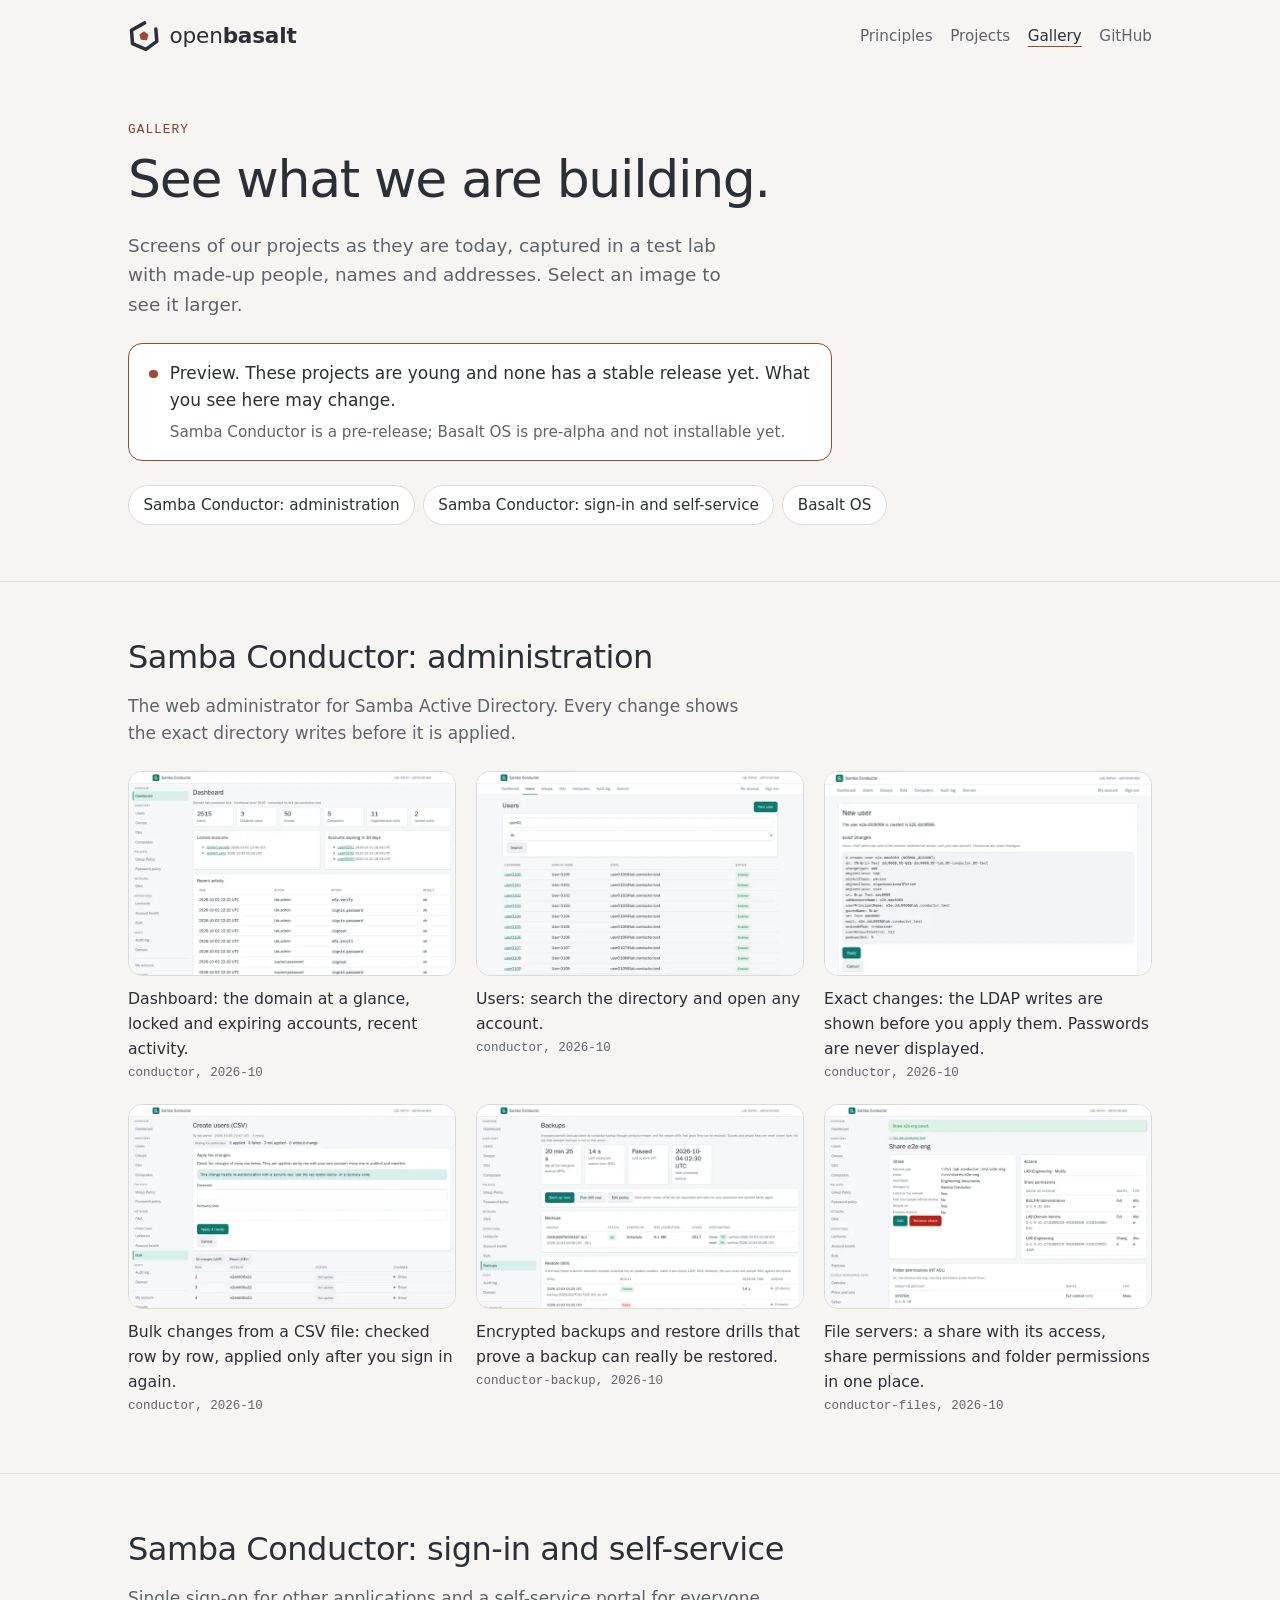
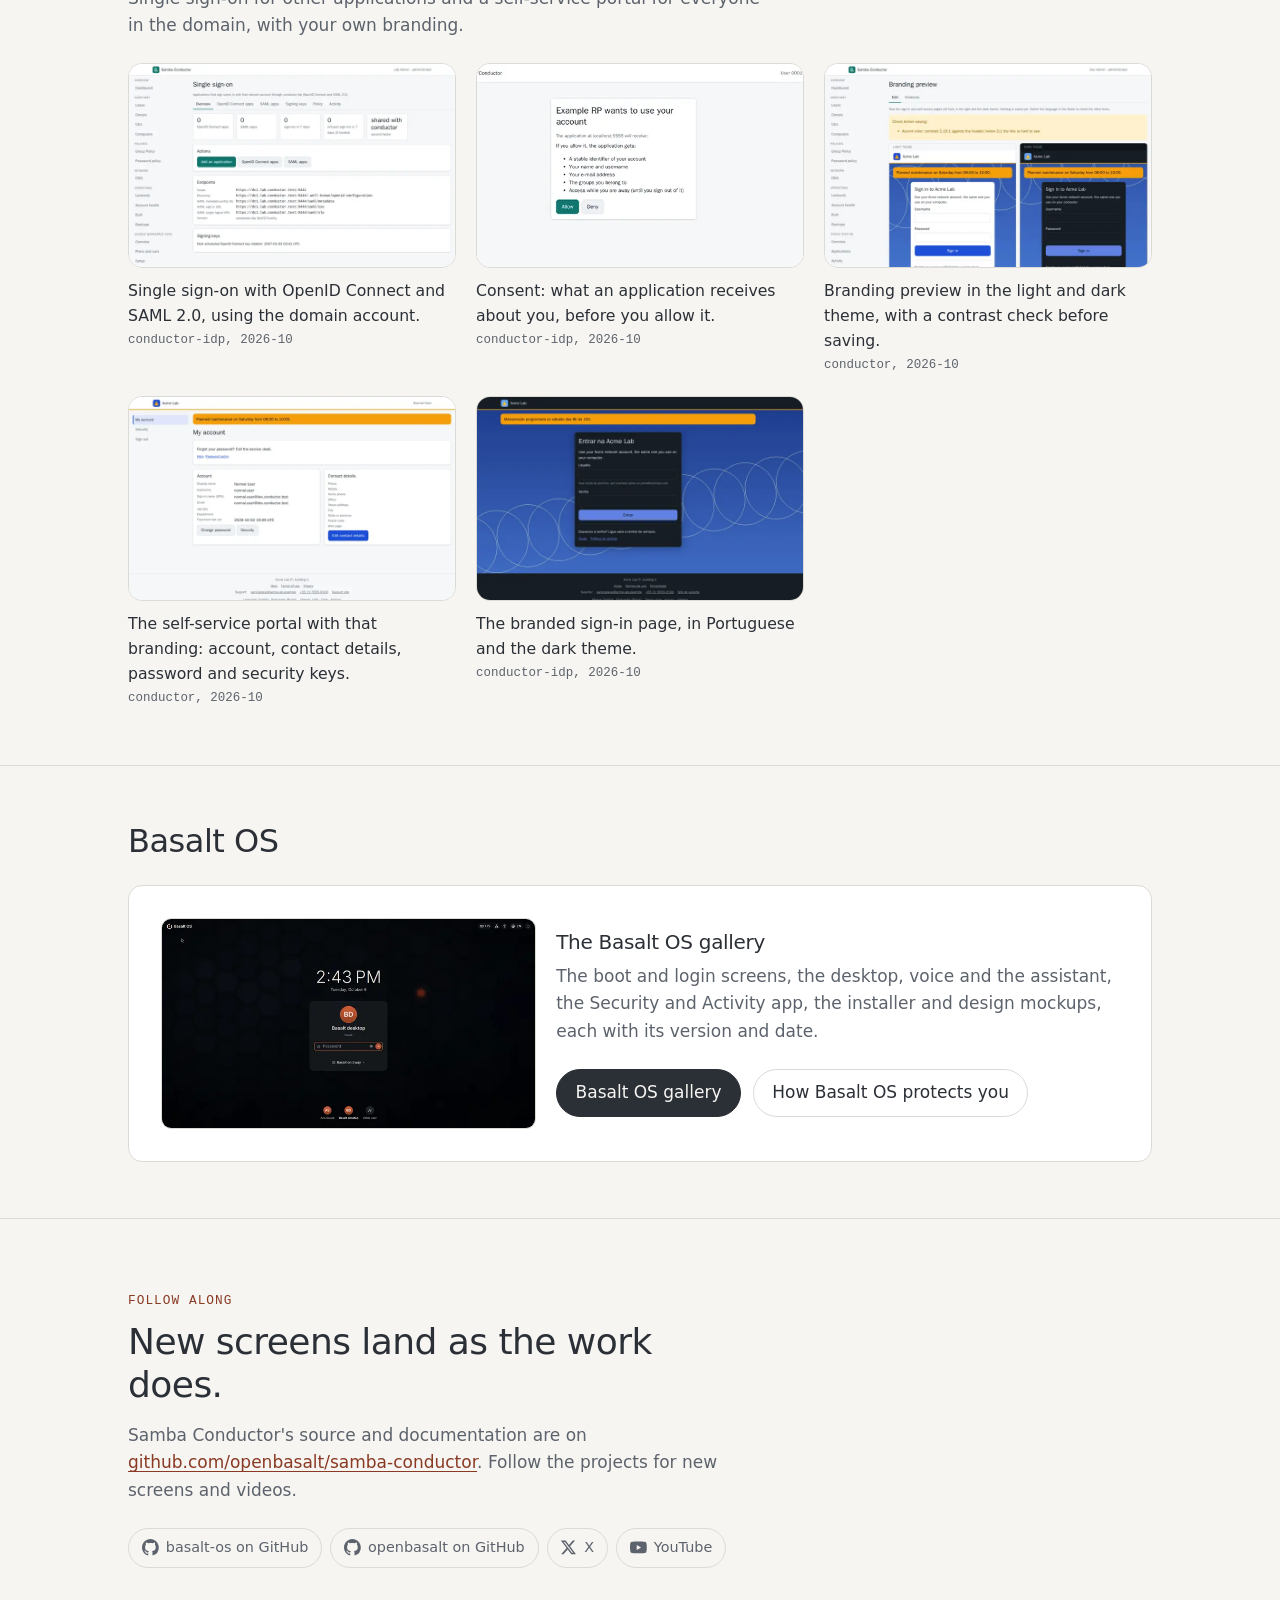
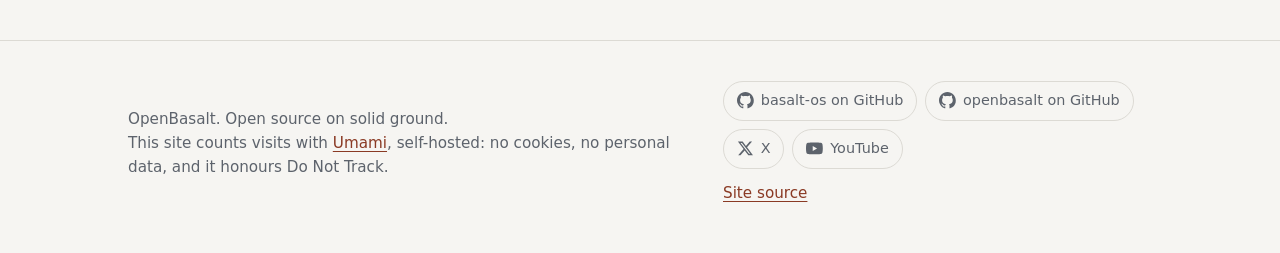
==== gallery/index.html @ bf771871 "Gallery page for Samba Conductor, social links Show Samba Conductor as it is today and point visitor" ====
<!doctype html>
<html lang="en">
  <head>
    <meta charset="utf-8" />
    <meta name="viewport" content="width=device-width, initial-scale=1" />
    <title>Gallery: Samba Conductor and Basalt OS, OpenBasalt</title>
    <meta
      name="description"
      content="Screenshots of Samba Conductor, the web administrator and self-service portal for Samba Active Directory, and a pointer to the Basalt OS gallery. Pre-release preview; it may change."
    />
    <link rel="canonical" href="https://openbasalt.org/gallery/" />
    <meta name="theme-color" content="#f6f5f2" media="(prefers-color-scheme: light)" />
    <meta name="theme-color" content="#14171b" media="(prefers-color-scheme: dark)" />

    <link rel="icon" href="../favicon.ico" sizes="32x32" />
    <link rel="icon" href="../assets/favicon.svg" type="image/svg+xml" />
    <link rel="apple-touch-icon" href="../assets/apple-touch-icon.png" />

    <meta property="og:type" content="website" />
    <meta property="og:site_name" content="OpenBasalt" />
    <meta property="og:title" content="OpenBasalt gallery: Samba Conductor and Basalt OS" />
    <meta
      property="og:description"
      content="Screenshots of Samba Conductor from our test lab, and a pointer to the Basalt OS gallery. Pre-release preview."
    />
    <meta property="og:url" content="https://openbasalt.org/gallery/" />
    <meta property="og:image" content="https://openbasalt.org/assets/gallery/sc-dashboard-720.jpg" />
    <meta property="og:image:alt" content="The Samba Conductor dashboard." />
    <meta name="twitter:card" content="summary_large_image" />

    <link rel="stylesheet" href="../assets/site.css?v=4" />
    <!-- Umami, self-hosted. No cookies, no cross-site identifier, no personal
         data. data-do-not-track makes it stand down for anyone whose browser
         asks not to be tracked, and data-domains keeps it quiet on forks and
         local previews. umami-filter.js (data-before-send) leaves automated
         browsers out of the count without blocking them. -->
    <script defer src="../assets/umami-filter.js?v=1"></script>
    <script
      defer
      src="https://analytics.openbasalt.org/script.js"
      data-website-id="fb8b8b57-2eb4-46c1-8e54-4c75de886963"
      data-domains="openbasalt.org,www.openbasalt.org"
      data-do-not-track="true"
      data-before-send="umamiBeforeSend"
    ></script>
  </head>
  <body>
    <a class="skip" href="#main">Skip to content</a>

    <header class="site-header">
      <div class="wrap">
        <a class="brand" href="../" aria-label="OpenBasalt home">
          <svg viewBox="0 0 512 512" aria-hidden="true" focusable="false">
            <path class="mark-ring" d="M 445.44,143.36 L 460.80,343.04 L 286.72,471.04 L 71.68,378.88 L 56.32,163.84 L 266.24,46.08" fill="none" stroke-width="56.32" stroke-linejoin="round" stroke-linecap="round" />
            <polygon class="mark-core" points="256.00,179.20 327.68,235.52 302.08,322.56 204.80,317.44 184.32,230.40" />
          </svg>
          <span class="wordmark" aria-hidden="true">open<span>basalt</span></span>
        </a>
        <nav class="nav" aria-label="Main">
          <a class="nav-optional" href="../#principles">Principles</a>
          <a href="../#projects">Projects</a>
          <a href="./" aria-current="page">Gallery</a>
          <a href="https://github.com/openbasalt">GitHub</a>
        </nav>
      </div>
    </header>

    <main id="main">
      <section class="wrap page-head" aria-labelledby="page-title">
        <p class="eyebrow">Gallery</p>
        <h1 id="page-title">See what we are building.</h1>
        <p class="lede">
          Screens of our projects as they are today, captured in a test lab with made-up people,
          names and addresses. Select an image to see it larger.
        </p>
        <div class="preview-banner" role="note">
          <span class="status-dot" aria-hidden="true"></span>
          <div>
            <p>Preview. These projects are young and none has a stable release yet. What you see here may change.</p>
            <p>Samba Conductor is a pre-release; Basalt OS is pre-alpha and not installable yet.</p>
          </div>
        </div>
        <ul class="jump" aria-label="Sections">
          <li><a href="#admin">Samba Conductor: administration</a></li>
          <li><a href="#self-service">Samba Conductor: sign-in and self-service</a></li>
          <li><a href="#basalt-os">Basalt OS</a></li>
        </ul>
      </section>

      <!-- Videos: hidden until at least one video is listed in the JSON below.
           Each entry: {"id": "<YouTube video id>", "title": "...", "caption": "..."}.
           The player loads from youtube-nocookie.com only after a click. -->
      <section id="videos" class="gallery-section" aria-labelledby="videos-title" hidden>
        <div class="wrap">
          <h2 id="videos-title">Videos</h2>
          <p class="section-intro">
            Short demos. The player is loaded from YouTube (youtube-nocookie.com) only when you
            choose to play a video; until then nothing is requested from YouTube.
          </p>
          <ul class="video-list"></ul>
        </div>
      </section>
      <script type="application/json" id="gallery-videos">[]</script>

      <!-- SECTIONS -->
      <section id="admin" class="gallery-section" aria-labelledby="admin-title">
        <div class="wrap">
          <h2 id="admin-title">Samba Conductor: administration</h2>
          <p class="section-intro">The web administrator for Samba Active Directory. Every change shows the exact directory writes before it is applied.</p>
          <ul class="shots">
            <li class="shot">
              <figure>
                <a class="shot-link" href="../assets/gallery/sc-dashboard-1600.webp" data-full="../assets/gallery/sc-dashboard-1600.webp" data-width="1366" data-height="1024">
                  <picture>
                    <source srcset="../assets/gallery/sc-dashboard-720.webp" type="image/webp" />
                    <img src="../assets/gallery/sc-dashboard-720.jpg" width="720" height="540" loading="lazy" decoding="async" alt="Samba Conductor dashboard with counts of users, groups and computers, locked accounts, expiring accounts and a recent activity table." />
                  </picture>
                </a>
                <figcaption>
                  <span class="shot-caption">Dashboard: the domain at a glance, locked and expiring accounts, recent activity.</span>
                  <span class="shot-meta">conductor, 2026-10</span>
                </figcaption>
              </figure>
            </li>
            <li class="shot">
              <figure>
                <a class="shot-link" href="../assets/gallery/sc-users-1600.webp" data-full="../assets/gallery/sc-users-1600.webp" data-width="1366" data-height="900">
                  <picture>
                    <source srcset="../assets/gallery/sc-users-720.webp" type="image/webp" />
                    <img src="../assets/gallery/sc-users-720.jpg" width="720" height="474" loading="lazy" decoding="async" alt="Users page with a search box and a table of test users with their e-mail and status." />
                  </picture>
                </a>
                <figcaption>
                  <span class="shot-caption">Users: search the directory and open any account.</span>
                  <span class="shot-meta">conductor, 2026-10</span>
                </figcaption>
              </figure>
            </li>
            <li class="shot">
              <figure>
                <a class="shot-link" href="../assets/gallery/sc-preview-1600.webp" data-full="../assets/gallery/sc-preview-1600.webp" data-width="1366" data-height="780">
                  <picture>
                    <source srcset="../assets/gallery/sc-preview-720.webp" type="image/webp" />
                    <img src="../assets/gallery/sc-preview-720.jpg" width="720" height="411" loading="lazy" decoding="async" alt="New user preview listing the LDAP changes that will be sent, with the password redacted, and Apply and Cancel buttons." />
                  </picture>
                </a>
                <figcaption>
                  <span class="shot-caption">Exact changes: the LDAP writes are shown before you apply them. Passwords are never displayed.</span>
                  <span class="shot-meta">conductor, 2026-10</span>
                </figcaption>
              </figure>
            </li>
            <li class="shot">
              <figure>
                <a class="shot-link" href="../assets/gallery/sc-bulk-1600.webp" data-full="../assets/gallery/sc-bulk-1600.webp" data-width="1366" data-height="860">
                  <picture>
                    <source srcset="../assets/gallery/sc-bulk-720.webp" type="image/webp" />
                    <img src="../assets/gallery/sc-bulk-720.jpg" width="720" height="453" loading="lazy" decoding="async" alt="Create users from CSV page waiting for confirmation, asking for the password and a recovery code, with three rows not applied yet." />
                  </picture>
                </a>
                <figcaption>
                  <span class="shot-caption">Bulk changes from a CSV file: checked row by row, applied only after you sign in again.</span>
                  <span class="shot-meta">conductor, 2026-10</span>
                </figcaption>
              </figure>
            </li>
            <li class="shot">
              <figure>
                <a class="shot-link" href="../assets/gallery/sc-backups-1600.webp" data-full="../assets/gallery/sc-backups-1600.webp" data-width="1366" data-height="1024">
                  <picture>
                    <source srcset="../assets/gallery/sc-backups-720.webp" type="image/webp" />
                    <img src="../assets/gallery/sc-backups-720.jpg" width="720" height="540" loading="lazy" decoding="async" alt="Backups page with the age of the last good backup, the measured restore time, a list of backups and restore drill results." />
                  </picture>
                </a>
                <figcaption>
                  <span class="shot-caption">Encrypted backups and restore drills that prove a backup can really be restored.</span>
                  <span class="shot-meta">conductor-backup, 2026-10</span>
                </figcaption>
              </figure>
            </li>
            <li class="shot">
              <figure>
                <a class="shot-link" href="../assets/gallery/sc-share-1600.webp" data-full="../assets/gallery/sc-share-1600.webp" data-width="1366" data-height="1024">
                  <picture>
                    <source srcset="../assets/gallery/sc-share-720.webp" type="image/webp" />
                    <img src="../assets/gallery/sc-share-720.jpg" width="720" height="540" loading="lazy" decoding="async" alt="Share page for a test share with its network path, access group, share permissions and folder permissions." />
                  </picture>
                </a>
                <figcaption>
                  <span class="shot-caption">File servers: a share with its access, share permissions and folder permissions in one place.</span>
                  <span class="shot-meta">conductor-files, 2026-10</span>
                </figcaption>
              </figure>
            </li>
          </ul>
        </div>
      </section>

      <section id="self-service" class="gallery-section" aria-labelledby="self-service-title">
        <div class="wrap">
          <h2 id="self-service-title">Samba Conductor: sign-in and self-service</h2>
          <p class="section-intro">Single sign-on for other applications and a self-service portal for everyone in the domain, with your own branding.</p>
          <ul class="shots">
            <li class="shot">
              <figure>
                <a class="shot-link" href="../assets/gallery/sc-sso-1600.webp" data-full="../assets/gallery/sc-sso-1600.webp" data-width="1366" data-height="1024">
                  <picture>
                    <source srcset="../assets/gallery/sc-sso-720.webp" type="image/webp" />
                    <img src="../assets/gallery/sc-sso-720.jpg" width="720" height="540" loading="lazy" decoding="async" alt="Single sign-on overview with counts of applications and sign-ins, actions and the identity provider endpoints of a test domain." />
                  </picture>
                </a>
                <figcaption>
                  <span class="shot-caption">Single sign-on with OpenID Connect and SAML 2.0, using the domain account.</span>
                  <span class="shot-meta">conductor-idp, 2026-10</span>
                </figcaption>
              </figure>
            </li>
            <li class="shot">
              <figure>
                <a class="shot-link" href="../assets/gallery/sc-consent-1600.webp" data-full="../assets/gallery/sc-consent-1600.webp" data-width="1366" data-height="620">
                  <picture>
                    <source srcset="../assets/gallery/sc-consent-720.webp" type="image/webp" />
                    <img src="../assets/gallery/sc-consent-720.jpg" width="720" height="327" loading="lazy" decoding="async" alt="Consent page: Example RP wants to use your account, listing what the application gets, with Allow and Deny buttons." />
                  </picture>
                </a>
                <figcaption>
                  <span class="shot-caption">Consent: what an application receives about you, before you allow it.</span>
                  <span class="shot-meta">conductor-idp, 2026-10</span>
                </figcaption>
              </figure>
            </li>
            <li class="shot">
              <figure>
                <a class="shot-link" href="../assets/gallery/sc-branding-1600.webp" data-full="../assets/gallery/sc-branding-1600.webp" data-width="1366" data-height="1100">
                  <picture>
                    <source srcset="../assets/gallery/sc-branding-720.webp" type="image/webp" />
                    <img src="../assets/gallery/sc-branding-720.jpg" width="720" height="580" loading="lazy" decoding="async" alt="Branding preview with the sign-in page of a made-up company in the light and dark theme, and a warning about low contrast." />
                  </picture>
                </a>
                <figcaption>
                  <span class="shot-caption">Branding preview in the light and dark theme, with a contrast check before saving.</span>
                  <span class="shot-meta">conductor, 2026-10</span>
                </figcaption>
              </figure>
            </li>
            <li class="shot">
              <figure>
                <a class="shot-link" href="../assets/gallery/sc-self-service-1600.webp" data-full="../assets/gallery/sc-self-service-1600.webp" data-width="1366" data-height="900">
                  <picture>
                    <source srcset="../assets/gallery/sc-self-service-720.webp" type="image/webp" />
                    <img src="../assets/gallery/sc-self-service-720.jpg" width="720" height="474" loading="lazy" decoding="async" alt="Branded self-service page with a maintenance notice, account details and contact details of a test user." />
                  </picture>
                </a>
                <figcaption>
                  <span class="shot-caption">The self-service portal with that branding: account, contact details, password and security keys.</span>
                  <span class="shot-meta">conductor, 2026-10</span>
                </figcaption>
              </figure>
            </li>
            <li class="shot">
              <figure>
                <a class="shot-link" href="../assets/gallery/sc-idp-login-1600.webp" data-full="../assets/gallery/sc-idp-login-1600.webp" data-width="1366" data-height="900">
                  <picture>
                    <source srcset="../assets/gallery/sc-idp-login-720.webp" type="image/webp" />
                    <img src="../assets/gallery/sc-idp-login-720.jpg" width="720" height="474" loading="lazy" decoding="async" alt="Branded sign-in page in Portuguese with a dark card over a blue background and a maintenance notice." />
                  </picture>
                </a>
                <figcaption>
                  <span class="shot-caption">The branded sign-in page, in Portuguese and the dark theme.</span>
                  <span class="shot-meta">conductor-idp, 2026-10</span>
                </figcaption>
              </figure>
            </li>
          </ul>
        </div>
      </section>
      <!-- /SECTIONS -->

      <section id="basalt-os" class="gallery-section" aria-labelledby="basalt-title">
        <div class="wrap">
          <h2 id="basalt-title">Basalt OS</h2>
          <div class="teaser">
            <a href="https://basalt-os.org/gallery/" tabindex="-1" aria-hidden="true">
              <picture>
                <source srcset="../assets/gallery/basalt-teaser-720.webp" type="image/webp" />
                <img src="../assets/gallery/basalt-teaser-720.jpg" width="720" height="405" loading="lazy" decoding="async" alt="" />
              </picture>
            </a>
            <div>
              <h3>The Basalt OS gallery</h3>
              <p>
                The boot and login screens, the desktop, voice and the assistant, the Security and
                Activity app, the installer and design mockups, each with its version and date.
              </p>
              <div class="section-links">
                <a class="button primary" href="https://basalt-os.org/gallery/">Basalt OS gallery</a>
                <a class="button" href="https://basalt-os.org/security/">How Basalt OS protects you</a>
              </div>
            </div>
          </div>
        </div>
      </section>

      <section class="section" aria-labelledby="more-title">
        <div class="wrap">
          <p class="eyebrow">Follow along</p>
          <h2 id="more-title">New screens land as the work does.</h2>
          <p class="section-intro">
            Samba Conductor's source and documentation are on
            <a href="https://github.com/openbasalt/samba-conductor">github.com/openbasalt/samba-conductor</a>.
            Follow the projects for new screens and videos.
          </p>
          <div class="section-links">
          <ul class="social" aria-label="OpenBasalt elsewhere">
            <li><a href="https://github.com/basalt-os" rel="me noopener"><svg viewBox="0 0 16 16" aria-hidden="true" focusable="false" fill="currentColor"><path d="M8 0C3.58 0 0 3.58 0 8c0 3.54 2.29 6.53 5.47 7.59.4.07.55-.17.55-.38 0-.19-.01-.82-.01-1.49-2.01.37-2.53-.49-2.69-.94-.09-.23-.48-.94-.82-1.13-.28-.15-.68-.52-.01-.53.63-.01 1.08.58 1.23.82.72 1.21 1.87.87 2.33.66.07-.52.28-.87.51-1.07-1.78-.2-3.64-.89-3.64-3.95 0-.87.31-1.59.82-2.15-.08-.2-.36-1.02.08-2.12 0 0 .67-.21 2.2.82.64-.18 1.32-.27 2-.27.68 0 1.36.09 2 .27 1.53-1.04 2.2-.82 2.2-.82.44 1.1.16 1.92.08 2.12.51.56.82 1.27.82 2.15 0 3.07-1.87 3.75-3.65 3.95.29.25.54.73.54 1.48 0 1.07-.01 1.93-.01 2.2 0 .21.15.46.55.38A8.013 8.013 0 0016 8c0-4.42-3.58-8-8-8z"/></svg>basalt-os on GitHub</a></li>
            <li><a href="https://github.com/openbasalt" rel="me noopener"><svg viewBox="0 0 16 16" aria-hidden="true" focusable="false" fill="currentColor"><path d="M8 0C3.58 0 0 3.58 0 8c0 3.54 2.29 6.53 5.47 7.59.4.07.55-.17.55-.38 0-.19-.01-.82-.01-1.49-2.01.37-2.53-.49-2.69-.94-.09-.23-.48-.94-.82-1.13-.28-.15-.68-.52-.01-.53.63-.01 1.08.58 1.23.82.72 1.21 1.87.87 2.33.66.07-.52.28-.87.51-1.07-1.78-.2-3.64-.89-3.64-3.95 0-.87.31-1.59.82-2.15-.08-.2-.36-1.02.08-2.12 0 0 .67-.21 2.2.82.64-.18 1.32-.27 2-.27.68 0 1.36.09 2 .27 1.53-1.04 2.2-.82 2.2-.82.44 1.1.16 1.92.08 2.12.51.56.82 1.27.82 2.15 0 3.07-1.87 3.75-3.65 3.95.29.25.54.73.54 1.48 0 1.07-.01 1.93-.01 2.2 0 .21.15.46.55.38A8.013 8.013 0 0016 8c0-4.42-3.58-8-8-8z"/></svg>openbasalt on GitHub</a></li>
            <li><a href="https://x.com/openbasalt" rel="me noopener" aria-label="OpenBasalt on X"><svg viewBox="0 0 24 24" aria-hidden="true" focusable="false" fill="currentColor"><path d="M18.24 2.25h3.31l-7.23 8.26 8.5 11.24h-6.65l-5.21-6.82-5.97 6.82H1.68l7.73-8.84L1.25 2.25h6.83l4.71 6.23zm-1.16 17.52h1.83L7.08 4.13H5.12z"/></svg>X</a></li>
            <li><a href="https://www.youtube.com/@OpenBasalt" rel="me noopener" aria-label="OpenBasalt on YouTube"><svg viewBox="0 0 24 24" aria-hidden="true" focusable="false" fill="currentColor"><path d="M23.5 6.2a3 3 0 0 0-2.1-2.1C19.5 3.6 12 3.6 12 3.6s-7.5 0-9.4.5A3 3 0 0 0 .5 6.2 31 31 0 0 0 0 12a31 31 0 0 0 .5 5.8 3 3 0 0 0 2.1 2.1c1.9.5 9.4.5 9.4.5s7.5 0 9.4-.5a3 3 0 0 0 2.1-2.1A31 31 0 0 0 24 12a31 31 0 0 0-.5-5.8zM9.6 15.6V8.4l6.2 3.6z"/></svg>YouTube</a></li>
          </ul>
          </div>
        </div>
      </section>
    </main>

    <dialog class="lightbox" aria-label="Image viewer">
      <div class="lightbox-bar">
        <span class="lb-count" aria-live="polite"></span>
        <button class="lb-btn lb-close" type="button" aria-label="Close">
          <svg viewBox="0 0 24 24" aria-hidden="true" focusable="false" fill="none" stroke="currentColor" stroke-width="2" stroke-linecap="round"><path d="M6 6l12 12M18 6L6 18" /></svg>
        </button>
      </div>
      <div class="lightbox-stage">
        <button class="lb-btn lb-prev" type="button" aria-label="Previous image">
          <svg viewBox="0 0 24 24" aria-hidden="true" focusable="false" fill="none" stroke="currentColor" stroke-width="2" stroke-linecap="round" stroke-linejoin="round"><path d="M15 5l-7 7 7 7" /></svg>
        </button>
        <img alt="" />
        <button class="lb-btn lb-next" type="button" aria-label="Next image">
          <svg viewBox="0 0 24 24" aria-hidden="true" focusable="false" fill="none" stroke="currentColor" stroke-width="2" stroke-linecap="round" stroke-linejoin="round"><path d="M9 5l7 7-7 7" /></svg>
        </button>
      </div>
      <p class="lightbox-caption"><span class="shot-caption"></span><span class="shot-meta"></span></p>
    </dialog>

    <footer class="site-footer">
      <div class="wrap">
        <div>
          <p>OpenBasalt. Open source on solid ground.</p>
          <p>This site counts visits with <a href="https://umami.is">Umami</a>, self-hosted: no cookies, no personal data, and it honours Do Not Track.</p>
        </div>
        <div class="footer-side">
          <ul class="social" aria-label="OpenBasalt elsewhere">
            <li><a href="https://github.com/basalt-os" rel="me noopener"><svg viewBox="0 0 16 16" aria-hidden="true" focusable="false" fill="currentColor"><path d="M8 0C3.58 0 0 3.58 0 8c0 3.54 2.29 6.53 5.47 7.59.4.07.55-.17.55-.38 0-.19-.01-.82-.01-1.49-2.01.37-2.53-.49-2.69-.94-.09-.23-.48-.94-.82-1.13-.28-.15-.68-.52-.01-.53.63-.01 1.08.58 1.23.82.72 1.21 1.87.87 2.33.66.07-.52.28-.87.51-1.07-1.78-.2-3.64-.89-3.64-3.95 0-.87.31-1.59.82-2.15-.08-.2-.36-1.02.08-2.12 0 0 .67-.21 2.2.82.64-.18 1.32-.27 2-.27.68 0 1.36.09 2 .27 1.53-1.04 2.2-.82 2.2-.82.44 1.1.16 1.92.08 2.12.51.56.82 1.27.82 2.15 0 3.07-1.87 3.75-3.65 3.95.29.25.54.73.54 1.48 0 1.07-.01 1.93-.01 2.2 0 .21.15.46.55.38A8.013 8.013 0 0016 8c0-4.42-3.58-8-8-8z"/></svg>basalt-os on GitHub</a></li>
            <li><a href="https://github.com/openbasalt" rel="me noopener"><svg viewBox="0 0 16 16" aria-hidden="true" focusable="false" fill="currentColor"><path d="M8 0C3.58 0 0 3.58 0 8c0 3.54 2.29 6.53 5.47 7.59.4.07.55-.17.55-.38 0-.19-.01-.82-.01-1.49-2.01.37-2.53-.49-2.69-.94-.09-.23-.48-.94-.82-1.13-.28-.15-.68-.52-.01-.53.63-.01 1.08.58 1.23.82.72 1.21 1.87.87 2.33.66.07-.52.28-.87.51-1.07-1.78-.2-3.64-.89-3.64-3.95 0-.87.31-1.59.82-2.15-.08-.2-.36-1.02.08-2.12 0 0 .67-.21 2.2.82.64-.18 1.32-.27 2-.27.68 0 1.36.09 2 .27 1.53-1.04 2.2-.82 2.2-.82.44 1.1.16 1.92.08 2.12.51.56.82 1.27.82 2.15 0 3.07-1.87 3.75-3.65 3.95.29.25.54.73.54 1.48 0 1.07-.01 1.93-.01 2.2 0 .21.15.46.55.38A8.013 8.013 0 0016 8c0-4.42-3.58-8-8-8z"/></svg>openbasalt on GitHub</a></li>
            <li><a href="https://x.com/openbasalt" rel="me noopener" aria-label="OpenBasalt on X"><svg viewBox="0 0 24 24" aria-hidden="true" focusable="false" fill="currentColor"><path d="M18.24 2.25h3.31l-7.23 8.26 8.5 11.24h-6.65l-5.21-6.82-5.97 6.82H1.68l7.73-8.84L1.25 2.25h6.83l4.71 6.23zm-1.16 17.52h1.83L7.08 4.13H5.12z"/></svg>X</a></li>
            <li><a href="https://www.youtube.com/@OpenBasalt" rel="me noopener" aria-label="OpenBasalt on YouTube"><svg viewBox="0 0 24 24" aria-hidden="true" focusable="false" fill="currentColor"><path d="M23.5 6.2a3 3 0 0 0-2.1-2.1C19.5 3.6 12 3.6 12 3.6s-7.5 0-9.4.5A3 3 0 0 0 .5 6.2 31 31 0 0 0 0 12a31 31 0 0 0 .5 5.8 3 3 0 0 0 2.1 2.1c1.9.5 9.4.5 9.4.5s7.5 0 9.4-.5a3 3 0 0 0 2.1-2.1A31 31 0 0 0 24 12a31 31 0 0 0-.5-5.8zM9.6 15.6V8.4l6.2 3.6z"/></svg>YouTube</a></li>
          </ul>
          <ul class="footer-links">
            <li><a href="https://github.com/openbasalt/openbasalt.org">Site source</a></li>
          </ul>
        </div>
      </div>
    </footer>
    <script src="../assets/gallery.js?v=1" defer></script>
  </body>
</html>
---- assets/site.css ----
/* OpenBasalt site styles: mobile-first, light/dark via prefers-color-scheme, no web fonts. */

:root {
  color-scheme: light dark;
  --bg: #f6f5f2;
  --surface: #ffffff;
  --ink: #2b2f36;
  --muted: #5d636c;
  --line: #dcdad4;
  --accent: #a3472e;
  /* Terra roxa core of the logo: same value in both themes, as in the logo kit. */
  --core: #a3472e;
  --accent-ink: #8a3a24;
  --mark: #2b2f36;
  --focus: #a3472e;
  --radius: 14px;
  --max: 68rem;
  --font: ui-sans-serif, system-ui, -apple-system, "Segoe UI", Roboto, "Helvetica Neue", Arial, sans-serif;
  --mono: ui-monospace, "SFMono-Regular", Menlo, Consolas, monospace;
}

@media (prefers-color-scheme: dark) {
  :root {
    --bg: #14171b;
    --surface: #1b1f24;
    --ink: #e3e6ea;
    --muted: #9aa1aa;
    --line: #2c3239;
    --accent: #c9644a;
    --accent-ink: #e08a72;
    --mark: #e3e6ea;
    --focus: #e08a72;
  }
}

*,
*::before,
*::after {
  box-sizing: border-box;
}

html {
  -webkit-text-size-adjust: 100%;
  text-size-adjust: 100%;
}

body {
  margin: 0;
  background: var(--bg);
  color: var(--ink);
  font-family: var(--font);
  font-size: 1.0625rem;
  line-height: 1.6;
}

img,
svg {
  display: block;
  max-width: 100%;
}

a {
  color: var(--accent-ink);
  text-underline-offset: 0.18em;
  text-decoration-thickness: 1px;
}

a:hover {
  text-decoration-thickness: 2px;
}

:focus-visible {
  outline: 3px solid var(--focus);
  outline-offset: 3px;
  border-radius: 4px;
}

.skip {
  position: absolute;
  left: 1rem;
  top: -4rem;
  padding: 0.5rem 0.875rem;
  background: var(--surface);
  color: var(--ink);
  border: 1px solid var(--line);
  border-radius: 8px;
  z-index: 10;
}

.skip:focus {
  top: 1rem;
}

.wrap {
  width: 100%;
  max-width: var(--max);
  margin: 0 auto;
  padding-inline: 1.25rem;
}

/* Header */

.site-header {
  padding-block: 1.25rem;
}

.site-header .wrap {
  display: flex;
  flex-wrap: wrap;
  align-items: center;
  justify-content: space-between;
  gap: 0.75rem 1rem;
}

.brand {
  display: inline-flex;
  align-items: center;
  gap: 0.6rem;
  color: var(--ink);
  text-decoration: none;
}

.brand svg {
  width: 2rem;
  height: 2rem;
}

.wordmark {
  font-size: 1.35rem;
  font-weight: 300;
  letter-spacing: -0.01em;
  line-height: 1;
}

/* The logotype sets "basalt" heavier, as in the logo kit. */
.wordmark span {
  font-weight: 700;
}

.nav {
  display: flex;
  flex-wrap: wrap;
  gap: 0.35rem 1.1rem;
  font-size: 0.95rem;
}

.nav a[aria-current="page"] {
  color: var(--ink);
  text-decoration: underline;
  text-decoration-color: var(--accent);
  text-underline-offset: 0.35em;
}

.nav a {
  color: var(--muted);
  text-decoration: none;
}

.nav a:hover {
  color: var(--ink);
}

.nav .nav-optional {
  display: none;
}

/* Hero */

.hero {
  padding-block: 3rem 3.5rem;
}

.hero-mark {
  width: 7.5rem;
  height: 7.5rem;
  margin-bottom: 1.75rem;
}

.mark-ring {
  stroke: var(--mark);
}

.mark-core {
  fill: var(--core);
}

h1,
h2,
h3 {
  font-weight: 500;
  line-height: 1.2;
  letter-spacing: -0.015em;
  margin: 0;
}

.hero h1 {
  font-size: clamp(2.25rem, 9vw, 4.25rem);
  font-weight: 400;
  letter-spacing: -0.03em;
  max-width: 14ch;
}

.lede {
  margin: 1.25rem 0 0;
  max-width: 38rem;
  font-size: 1.15rem;
  color: var(--muted);
}

.actions {
  display: flex;
  flex-wrap: wrap;
  gap: 0.75rem;
  margin-top: 2rem;
}

.button {
  display: inline-flex;
  align-items: center;
  gap: 0.5rem;
  min-height: 2.75rem;
  padding: 0.6rem 1.15rem;
  border-radius: 999px;
  border: 1px solid var(--line);
  background: var(--surface);
  color: var(--ink);
  text-decoration: none;
  font-weight: 500;
}

.button:hover {
  border-color: var(--muted);
}

.button.primary {
  background: var(--ink);
  border-color: var(--ink);
  color: var(--bg);
}

.button.primary:hover {
  opacity: 0.9;
}

.button svg {
  width: 1.1rem;
  height: 1.1rem;
}

/* Sections */

.section {
  padding-block: 3rem;
  border-top: 1px solid var(--line);
}

.eyebrow {
  margin: 0 0 0.5rem;
  font-family: var(--mono);
  font-size: 0.8rem;
  letter-spacing: 0.08em;
  text-transform: uppercase;
  color: var(--accent-ink);
}

.section h2 {
  font-size: clamp(1.6rem, 5vw, 2.25rem);
  max-width: 24ch;
}

.section-intro {
  margin: 1rem 0 0;
  max-width: 40rem;
  color: var(--muted);
}

.principles {
  list-style: none;
  margin: 2rem 0 0;
  padding: 0;
  display: grid;
  gap: 1rem;
}

.principle {
  padding: 1.5rem;
  background: var(--surface);
  border: 1px solid var(--line);
  border-radius: var(--radius);
}

.principle svg {
  width: 2.75rem;
  height: 2.75rem;
  margin-bottom: 1rem;
}

.principle h3 {
  font-size: 1.25rem;
}

.principle p {
  margin: 0.5rem 0 0;
  color: var(--muted);
}

.icon-line {
  fill: none;
  stroke: var(--mark);
  stroke-width: 2;
  stroke-linejoin: round;
  stroke-linecap: round;
}

.icon-fill {
  fill: var(--core);
}

.closing {
  margin: 2rem 0 0;
  max-width: 40rem;
  font-size: 1.15rem;
}

/* Projects */

.projects {
  display: grid;
  gap: 1rem;
  margin-top: 2rem;
}

.project {
  padding: 1.5rem;
  border: 1px solid var(--line);
  border-radius: var(--radius);
  background: var(--surface);
}

.project-head {
  display: flex;
  flex-wrap: wrap;
  align-items: baseline;
  justify-content: space-between;
  gap: 0.5rem;
}

.project h3 {
  font-family: var(--mono);
  font-size: 1.1rem;
  font-weight: 500;
  letter-spacing: 0;
}

.tag {
  font-size: 0.8rem;
  padding: 0.15rem 0.6rem;
  border-radius: 999px;
  border: 1px solid var(--line);
  color: var(--muted);
}

.project p {
  margin: 0.6rem 0 0;
  color: var(--muted);
}

.project.soon {
  background: transparent;
  border-style: dashed;
}

/* Featured project: spans the full grid row and carries a status list. */
.project.featured {
  scroll-margin-top: 1rem;
}

.project .project-lede {
  font-size: 1.1rem;
  color: var(--ink);
  max-width: 44rem;
}

.status-grid {
  display: grid;
  gap: 1.25rem;
  margin-top: 1.5rem;
}

.project .status-title {
  margin: 0;
  font-family: var(--mono);
  font-size: 0.8rem;
  letter-spacing: 0.08em;
  text-transform: uppercase;
  color: var(--accent-ink);
}

.status-list {
  margin: 0.6rem 0 0;
  padding-left: 1.1rem;
  color: var(--muted);
}

.status-list li + li {
  margin-top: 0.35rem;
}

.status-list li::marker {
  color: var(--core);
}

.project .actions {
  margin-top: 1.5rem;
}

.repo-links {
  list-style: none;
  margin: 1.5rem 0 0;
  padding: 1.25rem 0 0;
  border-top: 1px solid var(--line);
  display: grid;
  gap: 0.4rem;
  color: var(--muted);
  font-size: 0.95rem;
}

.repo-links a {
  font-family: var(--mono);
  font-size: 0.9rem;
}

/* Footer */

.site-footer {
  padding-block: 2.5rem 3rem;
  border-top: 1px solid var(--line);
  color: var(--muted);
  font-size: 0.95rem;
}

.site-footer .wrap {
  display: flex;
  flex-direction: column;
  gap: 1rem;
}

.footer-links {
  display: flex;
  flex-wrap: wrap;
  gap: 0.5rem 1.25rem;
  list-style: none;
  margin: 0;
  padding: 0;
}

.site-footer p {
  margin: 0;
}

/* 404 */

.notfound {
  min-height: 60vh;
  display: flex;
  flex-direction: column;
  justify-content: center;
  padding-block: 3rem;
}

.notfound h1 {
  font-size: clamp(2rem, 8vw, 3rem);
  font-weight: 400;
}

/* Social links: plain links with inline SVG icons, no widgets or trackers. */

.social {
  display: flex;
  flex-wrap: wrap;
  gap: 0.5rem;
  list-style: none;
  margin: 0;
  padding: 0;
}

.social a {
  display: inline-flex;
  align-items: center;
  gap: 0.45rem;
  min-height: 2.5rem;
  padding: 0.35rem 0.8rem;
  border: 1px solid var(--line);
  border-radius: 999px;
  color: var(--muted);
  text-decoration: none;
  font-size: 0.9rem;
}

.social a:hover {
  color: var(--ink);
  border-color: var(--muted);
}

.social svg {
  width: 1.05rem;
  height: 1.05rem;
  flex: none;
}

/* Footer: social links and the site source, side by side on wide screens. */
.footer-side {
  display: grid;
  gap: 0.75rem;
}

/* Subpages: page title block. */

.page-head {
  padding-block: 2rem 2.5rem;
}

.page-head h1 {
  font-size: clamp(2.1rem, 8vw, 3.25rem);
  font-weight: 400;
  letter-spacing: -0.025em;
  max-width: 20ch;
}

/* Preview notice: what is shown is pre-alpha and may change. */

.preview-banner {
  display: flex;
  gap: 0.75rem;
  align-items: flex-start;
  margin: 1.5rem 0 0;
  max-width: 44rem;
  padding: 1rem 1.25rem;
  border: 1px solid var(--accent);
  border-radius: var(--radius);
  background: var(--surface);
}

.preview-banner .status-dot {
  margin-top: 0.55em;
  flex: none;
}

.preview-banner p {
  margin: 0;
}

.preview-banner p + p {
  margin-top: 0.35rem;
  color: var(--muted);
  font-size: 0.95rem;
}

/* Section chips under the page title. */

.jump {
  display: flex;
  flex-wrap: wrap;
  gap: 0.5rem;
  list-style: none;
  margin: 1.5rem 0 0;
  padding: 0;
}

.jump a {
  display: inline-flex;
  align-items: center;
  min-height: 2.5rem;
  padding: 0.35rem 0.9rem;
  border: 1px solid var(--line);
  border-radius: 999px;
  background: var(--surface);
  color: var(--ink);
  text-decoration: none;
  font-size: 0.95rem;
}

.jump a:hover {
  border-color: var(--muted);
}

/* Gallery */

.gallery-section {
  padding-block: 2.5rem;
  border-top: 1px solid var(--line);
  scroll-margin-top: 1rem;
}

.gallery-section h2 {
  font-size: clamp(1.5rem, 5vw, 2rem);
}

.shots {
  list-style: none;
  margin: 1.5rem 0 0;
  padding: 0;
  display: grid;
  gap: 1.25rem;
}

.shot figure {
  margin: 0;
}

.shot-link {
  position: relative;
  display: block;
  border: 1px solid var(--line);
  border-radius: var(--radius);
  overflow: hidden;
  background: var(--surface);
  aspect-ratio: 16 / 10;
}

.shot-link img {
  width: 100%;
  height: 100%;
  object-fit: cover;
  object-position: top center;
}

.shot-link:hover {
  border-color: var(--muted);
}

/* Mockups carry a visible label on the image itself. */
.shot-tag {
  position: absolute;
  top: 0.6rem;
  left: 0.6rem;
  padding: 0.15rem 0.6rem;
  border-radius: 999px;
  background: var(--core);
  color: #ffffff;
  font-family: var(--mono);
  font-size: 0.75rem;
  letter-spacing: 0.04em;
}

.is-mockup .shot-link {
  border-style: dashed;
}

.shot figcaption {
  display: grid;
  gap: 0.2rem;
  margin-top: 0.6rem;
}

.shot-caption {
  font-size: 0.98rem;
}

.shot-meta {
  font-family: var(--mono);
  font-size: 0.78rem;
  color: var(--muted);
}

/* Videos: hidden until a video is configured; the player loads only on click. */

.video-list {
  list-style: none;
  margin: 1.5rem 0 0;
  padding: 0;
  display: grid;
  gap: 1.25rem;
}

.video-frame {
  position: relative;
  aspect-ratio: 16 / 9;
  border: 1px solid var(--line);
  border-radius: var(--radius);
  overflow: hidden;
  background: var(--surface);
}

.video-frame iframe {
  position: absolute;
  inset: 0;
  width: 100%;
  height: 100%;
  border: 0;
}

.video-load {
  position: absolute;
  inset: 0;
  display: flex;
  flex-direction: column;
  align-items: center;
  justify-content: center;
  gap: 0.6rem;
  padding: 1rem;
  width: 100%;
  border: 0;
  background: transparent;
  color: var(--ink);
  font: inherit;
  text-align: center;
  cursor: pointer;
}

.video-load svg {
  width: 3.5rem;
  height: 3.5rem;
}

.video-load small {
  color: var(--muted);
  max-width: 30rem;
}

/* Lightbox: a native dialog, keyboard and touch friendly. */

.lightbox {
  width: 100vw;
  max-width: 100vw;
  height: 100vh;
  height: 100dvh;
  max-height: 100dvh;
  margin: 0;
  padding: 0;
  border: 0;
  background: rgba(10, 12, 15, 0.94);
  color: #e3e6ea;
}

.lightbox::backdrop {
  background: rgba(10, 12, 15, 0.7);
}

.lightbox[open] {
  display: grid;
  grid-template-rows: auto 1fr auto;
}

.lightbox-bar {
  display: flex;
  align-items: center;
  justify-content: space-between;
  gap: 1rem;
  padding: 0.5rem 0.75rem;
  font-family: var(--mono);
  font-size: 0.85rem;
  color: #9aa1aa;
}

.lightbox-stage {
  position: relative;
  min-height: 0;
  display: flex;
  align-items: center;
  justify-content: center;
  padding: 0 0.5rem;
}

.lightbox-stage img {
  max-width: 100%;
  max-height: 100%;
  width: auto;
  height: auto;
  object-fit: contain;
  border-radius: 6px;
}

.lightbox-caption {
  margin: 0;
  padding: 0.75rem 1rem 1rem;
  text-align: center;
  display: grid;
  gap: 0.2rem;
}

.lightbox-caption .shot-meta {
  color: #9aa1aa;
}

.lb-btn {
  display: inline-flex;
  align-items: center;
  justify-content: center;
  width: 2.75rem;
  height: 2.75rem;
  border: 1px solid #2c3239;
  border-radius: 999px;
  background: #1b1f24;
  color: #e3e6ea;
  cursor: pointer;
}

.lb-btn:hover {
  border-color: #9aa1aa;
}

.lb-btn svg {
  width: 1.25rem;
  height: 1.25rem;
}

.lb-prev,
.lb-next {
  position: absolute;
  top: 50%;
  transform: translateY(-50%);
}

.lb-prev {
  left: 0.5rem;
}

.lb-next {
  right: 0.5rem;
}

.status-dot {
  width: 0.55rem;
  height: 0.55rem;
  border-radius: 50%;
  background: var(--core);
}

/* Teaser card linking to another site's gallery. */
.teaser {
  display: grid;
  gap: 1.25rem;
  margin-top: 1.5rem;
  padding: 1.5rem;
  background: var(--surface);
  border: 1px solid var(--line);
  border-radius: var(--radius);
}

.teaser img {
  width: 100%;
  height: auto;
  border-radius: 10px;
  border: 1px solid var(--line);
}

.teaser p {
  margin: 0.6rem 0 0;
  color: var(--muted);
}

.teaser h3 {
  font-size: 1.25rem;
}

.section-links {
  display: flex;
  flex-wrap: wrap;
  gap: 0.75rem;
  margin-top: 1.5rem;
}

/* Wider screens */

@media (min-width: 40rem) {
  .wrap {
    padding-inline: 2rem;
  }

  .nav .nav-optional {
    display: inline;
  }

  .hero {
    padding-block: 5rem 5.5rem;
  }

  .section {
    padding-block: 4.5rem;
  }

  .projects {
    grid-template-columns: repeat(2, 1fr);
  }

  .project.featured {
    grid-column: 1 / -1;
    padding: 2rem;
  }

  .status-grid {
    grid-template-columns: 3fr 2fr;
    gap: 2rem;
  }

  .site-footer .wrap {
    flex-direction: row;
    justify-content: space-between;
    align-items: center;
  }

  .shots,
  .video-list {
    grid-template-columns: repeat(2, 1fr);
  }

  .gallery-section {
    padding-block: 3.5rem;
  }

  .page-head {
    padding-block: 3rem 3.5rem;
  }

  .lb-prev {
    left: 1rem;
  }

  .lb-next {
    right: 1rem;
  }

  .lightbox-stage {
    padding: 0 4.5rem;
  }

  .teaser {
    grid-template-columns: 2fr 3fr;
    align-items: center;
    padding: 2rem;
  }
}

@media (min-width: 60rem) {
  .hero {
    display: grid;
    grid-template-columns: auto 1fr;
    gap: 3.5rem;
    align-items: center;
  }

  .hero-mark {
    width: 13rem;
    height: 13rem;
    margin-bottom: 0;
  }

  .principles {
    grid-template-columns: repeat(3, 1fr);
  }

  .shots {
    grid-template-columns: repeat(3, 1fr);
  }

  /* Two or four images read better as a 2 by 2 grid than with an orphan. */
  .shots:has(> li:nth-child(2):last-child),
  .shots:has(> li:nth-child(4):last-child) {
    grid-template-columns: repeat(2, 1fr);
  }
}

@media (prefers-reduced-motion: no-preference) {
  .button,
  .nav a,
  .social a,
  .jump a,
  .shot-link {
    transition: border-color 0.15s ease, color 0.15s ease, opacity 0.15s ease;
  }
}
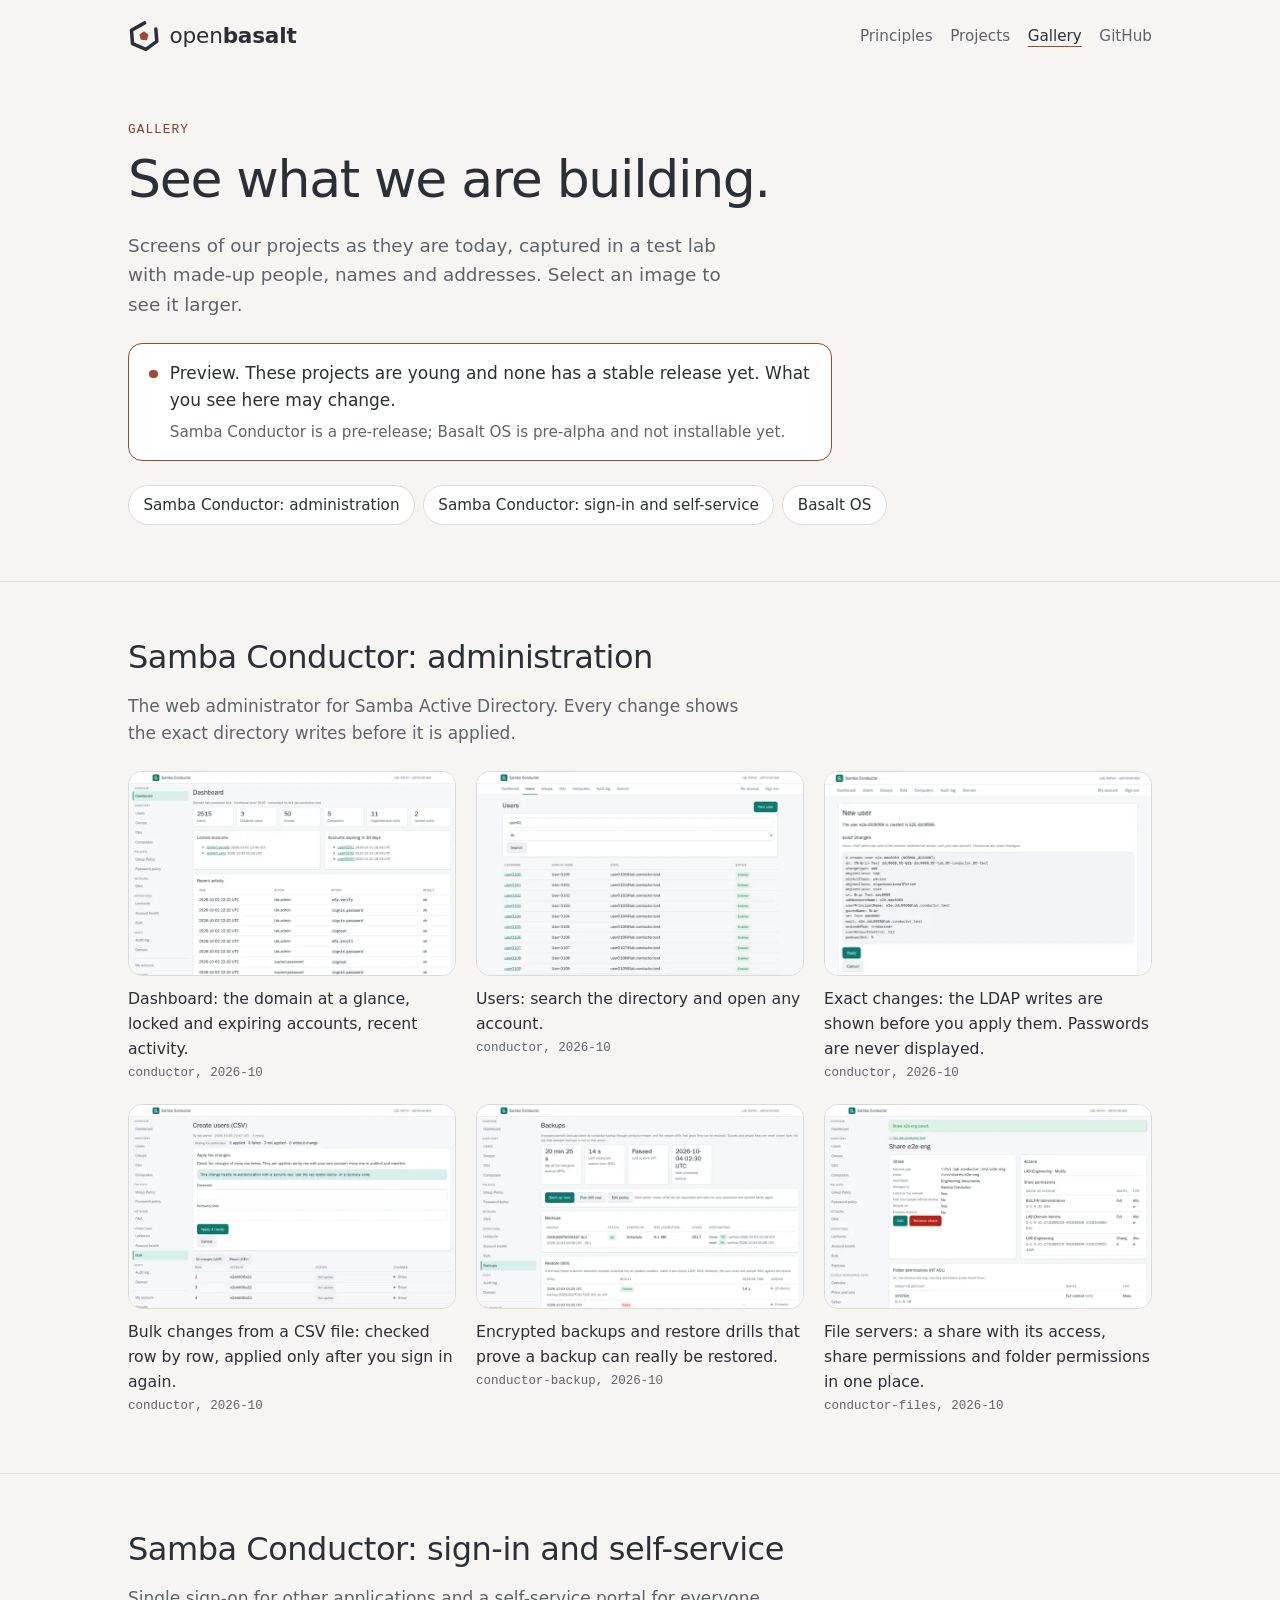
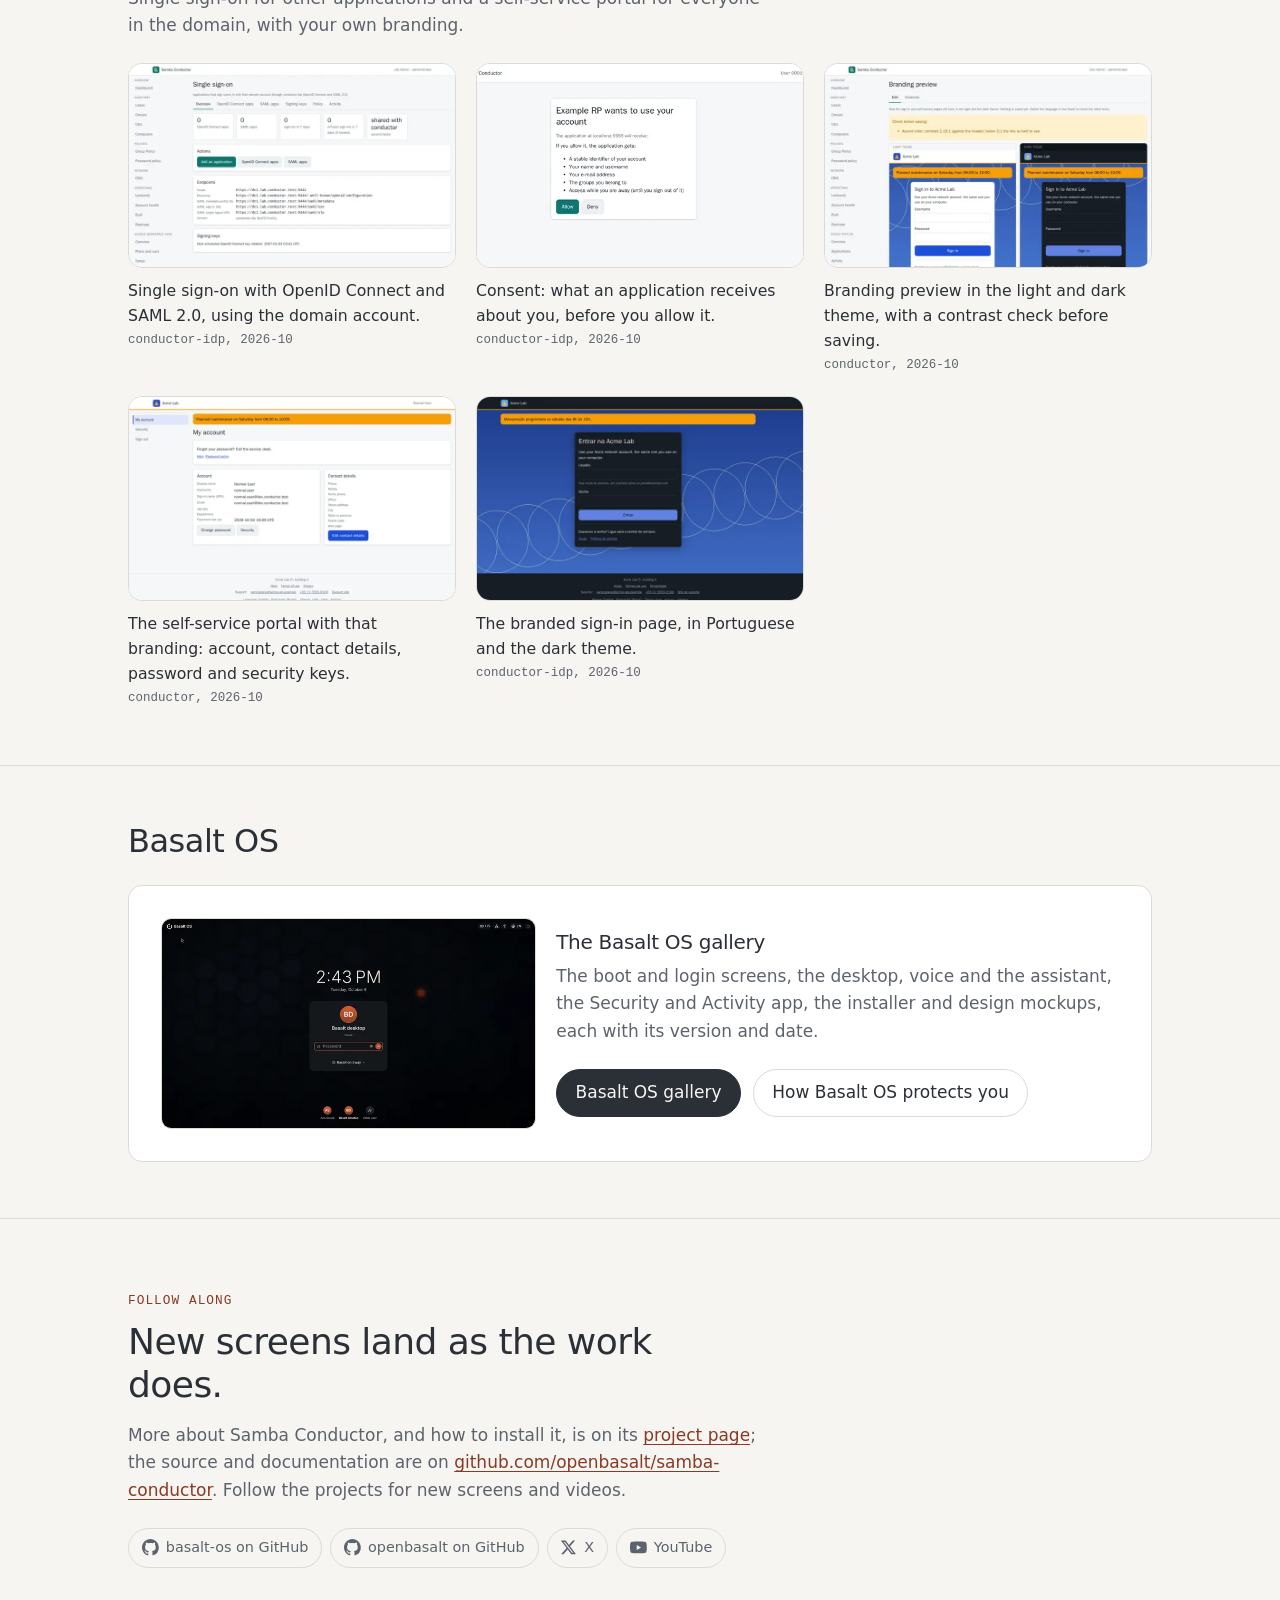
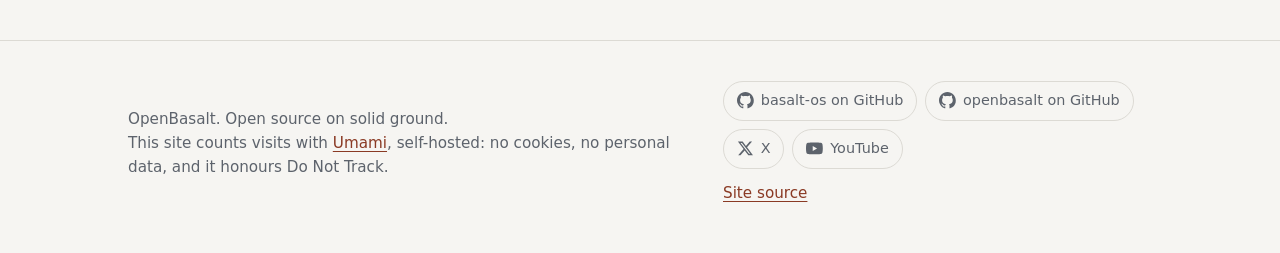
==== commit 51221117: "Samba Conductor project page, projects index, SEO and sharing pass Samba Conductor had only a card o" ====
--- a/gallery/index.html
+++ b/gallery/index.html
@@ -18,17 +18,26 @@
 
     <meta property="og:type" content="website" />
     <meta property="og:site_name" content="OpenBasalt" />
+    <meta property="og:locale" content="en_US" />
     <meta property="og:title" content="OpenBasalt gallery: Samba Conductor and Basalt OS" />
     <meta
       property="og:description"
       content="Screenshots of Samba Conductor from our test lab, and a pointer to the Basalt OS gallery. Pre-release preview."
     />
     <meta property="og:url" content="https://openbasalt.org/gallery/" />
-    <meta property="og:image" content="https://openbasalt.org/assets/gallery/sc-dashboard-720.jpg" />
-    <meta property="og:image:alt" content="The Samba Conductor dashboard." />
+    <meta property="og:image" content="https://openbasalt.org/assets/og/gallery.jpg" />
+    <meta property="og:image:type" content="image/jpeg" />
+    <meta property="og:image:width" content="1200" />
+    <meta property="og:image:height" content="630" />
+    <meta property="og:image:alt" content="OpenBasalt gallery: Samba Conductor single sign-on and branding screens from the test lab, marked preview." />
     <meta name="twitter:card" content="summary_large_image" />
-
-    <link rel="stylesheet" href="../assets/site.css?v=4" />
+    <meta name="twitter:site" content="@openbasalt" />
+    <meta name="twitter:title" content="OpenBasalt gallery: Samba Conductor and Basalt OS" />
+    <meta name="twitter:description" content="Screenshots of Samba Conductor from our test lab, and a pointer to the Basalt OS gallery. Pre-release preview." />
+    <meta name="twitter:image" content="https://openbasalt.org/assets/og/gallery.jpg" />
+    <meta name="twitter:image:alt" content="OpenBasalt gallery: Samba Conductor single sign-on and branding screens from the test lab, marked preview." />
+
+    <link rel="stylesheet" href="../assets/site.css?v=5" />
     <!-- Umami, self-hosted. No cookies, no cross-site identifier, no personal
          data. data-do-not-track makes it stand down for anyone whose browser
          asks not to be tracked, and data-domains keeps it quiet on forks and
@@ -58,7 +67,7 @@
         </a>
         <nav class="nav" aria-label="Main">
           <a class="nav-optional" href="../#principles">Principles</a>
-          <a href="../#projects">Projects</a>
+          <a href="../projects/">Projects</a>
           <a href="./" aria-current="page">Gallery</a>
           <a href="https://github.com/openbasalt">GitHub</a>
         </nav>
@@ -306,8 +315,9 @@
           <p class="eyebrow">Follow along</p>
           <h2 id="more-title">New screens land as the work does.</h2>
           <p class="section-intro">
-            Samba Conductor's source and documentation are on
-            <a href="https://github.com/openbasalt/samba-conductor">github.com/openbasalt/samba-conductor</a>.
+            More about Samba Conductor, and how to install it, is on its
+            <a href="../projects/samba-conductor/">project page</a>; the source and documentation
+            are on <a href="https://github.com/openbasalt/samba-conductor">github.com/openbasalt/samba-conductor</a>.
             Follow the projects for new screens and videos.
           </p>
           <div class="section-links">
--- a/assets/site.css
+++ b/assets/site.css
@@ -861,6 +861,129 @@
   margin-top: 1.5rem;
 }
 
+/* Project pages: feature cards, a lead screenshot, install steps with code. */
+
+.features {
+  list-style: none;
+  margin: 2rem 0 0;
+  padding: 0;
+  display: grid;
+  gap: 1rem;
+}
+
+.feature {
+  min-width: 0;
+  padding: 1.5rem;
+  background: var(--surface);
+  border: 1px solid var(--line);
+  border-radius: var(--radius);
+}
+
+.feature h3 {
+  font-size: 1.2rem;
+}
+
+.feature p {
+  margin: 0.5rem 0 0;
+  color: var(--muted);
+}
+
+.feature .component {
+  margin-top: 0.75rem;
+  font-family: var(--mono);
+  font-size: 0.85rem;
+}
+
+.lead-shot {
+  margin: 2rem 0 0;
+}
+
+.lead-shot img {
+  width: 100%;
+  height: auto;
+  border: 1px solid var(--line);
+  border-radius: var(--radius);
+}
+
+.lead-shot figcaption {
+  margin-top: 0.6rem;
+  color: var(--muted);
+  font-size: 0.95rem;
+}
+
+.prose {
+  max-width: 46rem;
+  min-width: 0;
+}
+
+/* A prose section keeps the page's left edge; only its content is narrowed. */
+.wrap.prose {
+  max-width: var(--max);
+}
+
+.wrap.prose > * {
+  max-width: 46rem;
+}
+
+.prose h3 {
+  margin-top: 2rem;
+  font-size: 1.25rem;
+}
+
+.prose p,
+.prose li {
+  color: var(--muted);
+}
+
+.prose p {
+  margin: 0.75rem 0 0;
+}
+
+.prose ul {
+  margin: 0.75rem 0 0;
+  padding-left: 1.1rem;
+}
+
+.prose li + li {
+  margin-top: 0.35rem;
+}
+
+.prose li::marker {
+  color: var(--core);
+}
+
+code {
+  font-family: var(--mono);
+  font-size: 0.9em;
+  overflow-wrap: anywhere;
+}
+
+pre {
+  margin: 0.75rem 0 0;
+  padding: 0.9rem 1rem;
+  max-width: 100%;
+  overflow-x: auto;
+  background: var(--surface);
+  border: 1px solid var(--line);
+  border-radius: 10px;
+  font-family: var(--mono);
+  font-size: 0.82rem;
+  line-height: 1.6;
+  color: var(--ink);
+}
+
+pre code {
+  font-size: inherit;
+  overflow-wrap: normal;
+}
+
+.fingerprint {
+  font-family: var(--mono);
+  font-size: 0.85rem;
+  color: var(--ink);
+  overflow-wrap: anywhere;
+}
+
 /* Wider screens */
 
 @media (min-width: 40rem) {
@@ -929,6 +1052,14 @@
     grid-template-columns: 2fr 3fr;
     align-items: center;
     padding: 2rem;
+  }
+
+  .features {
+    grid-template-columns: repeat(2, 1fr);
+  }
+
+  pre {
+    font-size: 0.85rem;
   }
 }
 
@@ -946,7 +1077,8 @@
     margin-bottom: 0;
   }
 
-  .principles {
+  .principles,
+  .features {
     grid-template-columns: repeat(3, 1fr);
   }
 
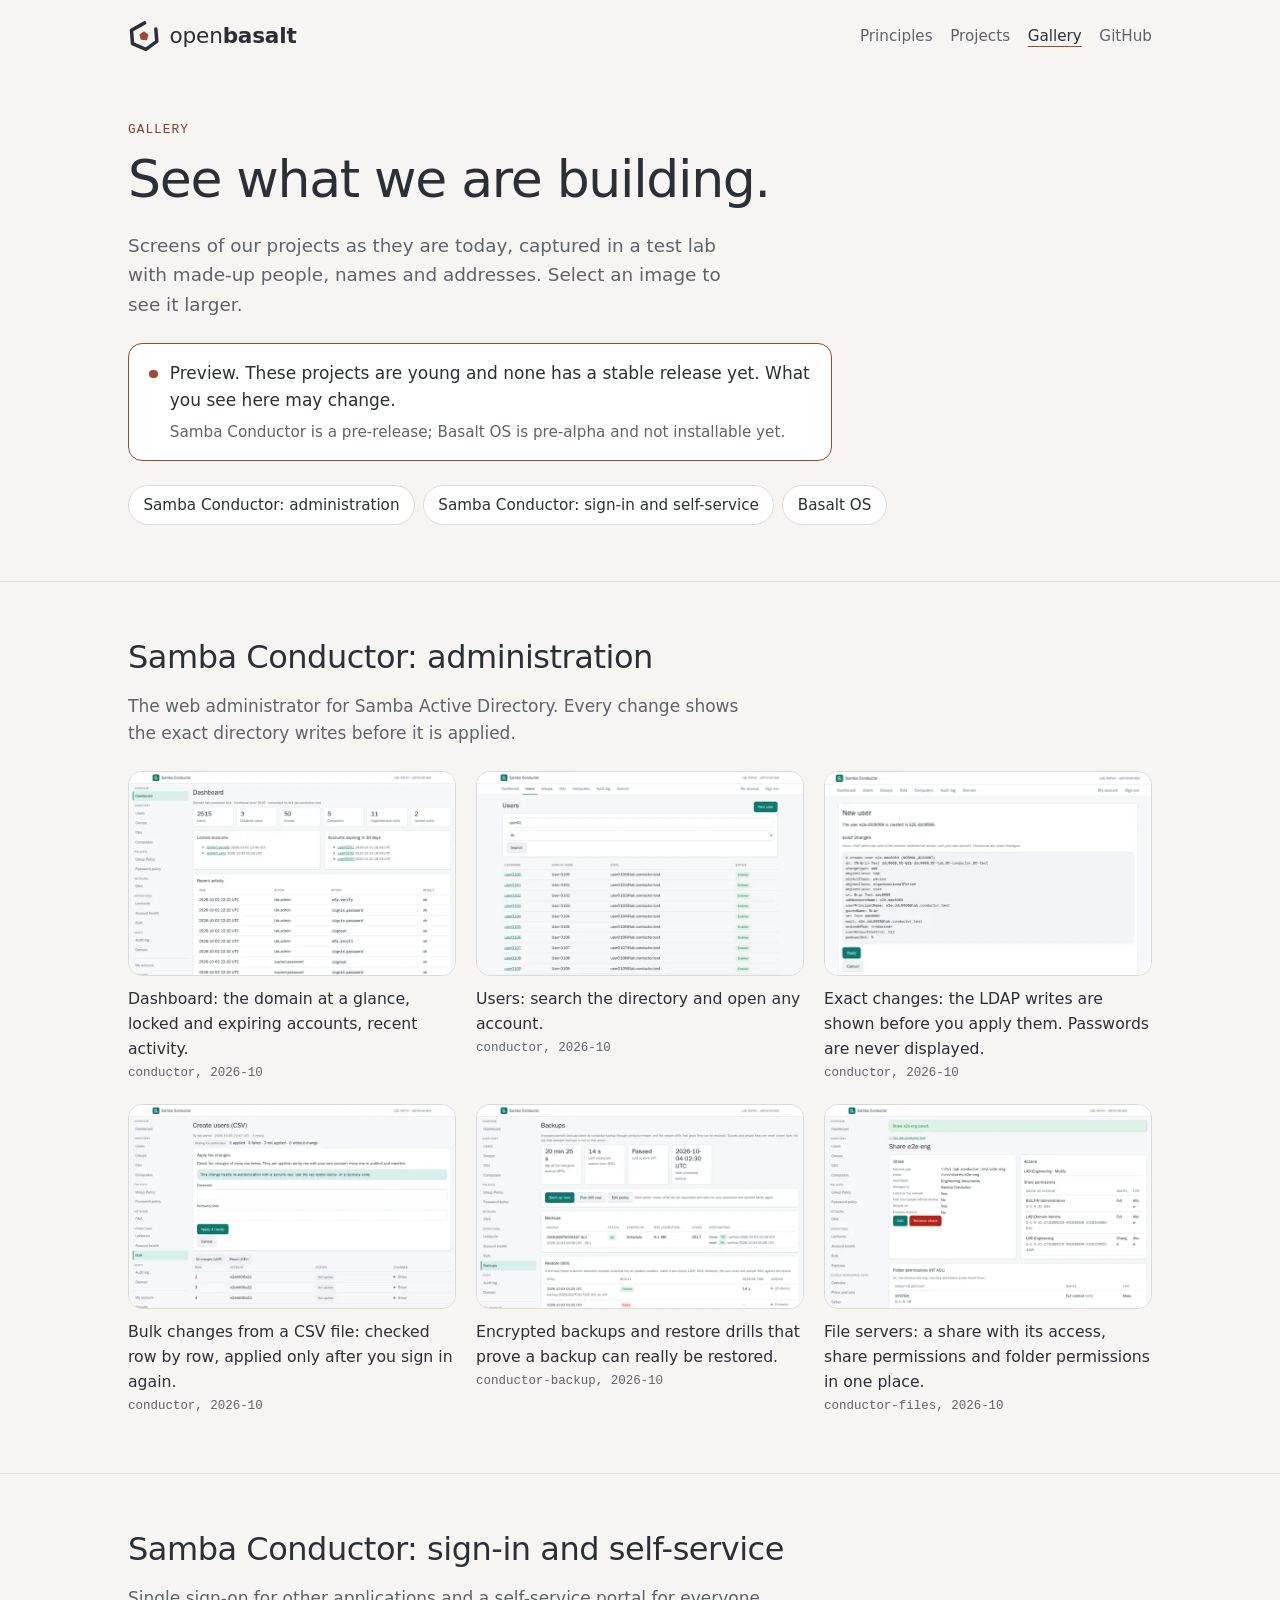
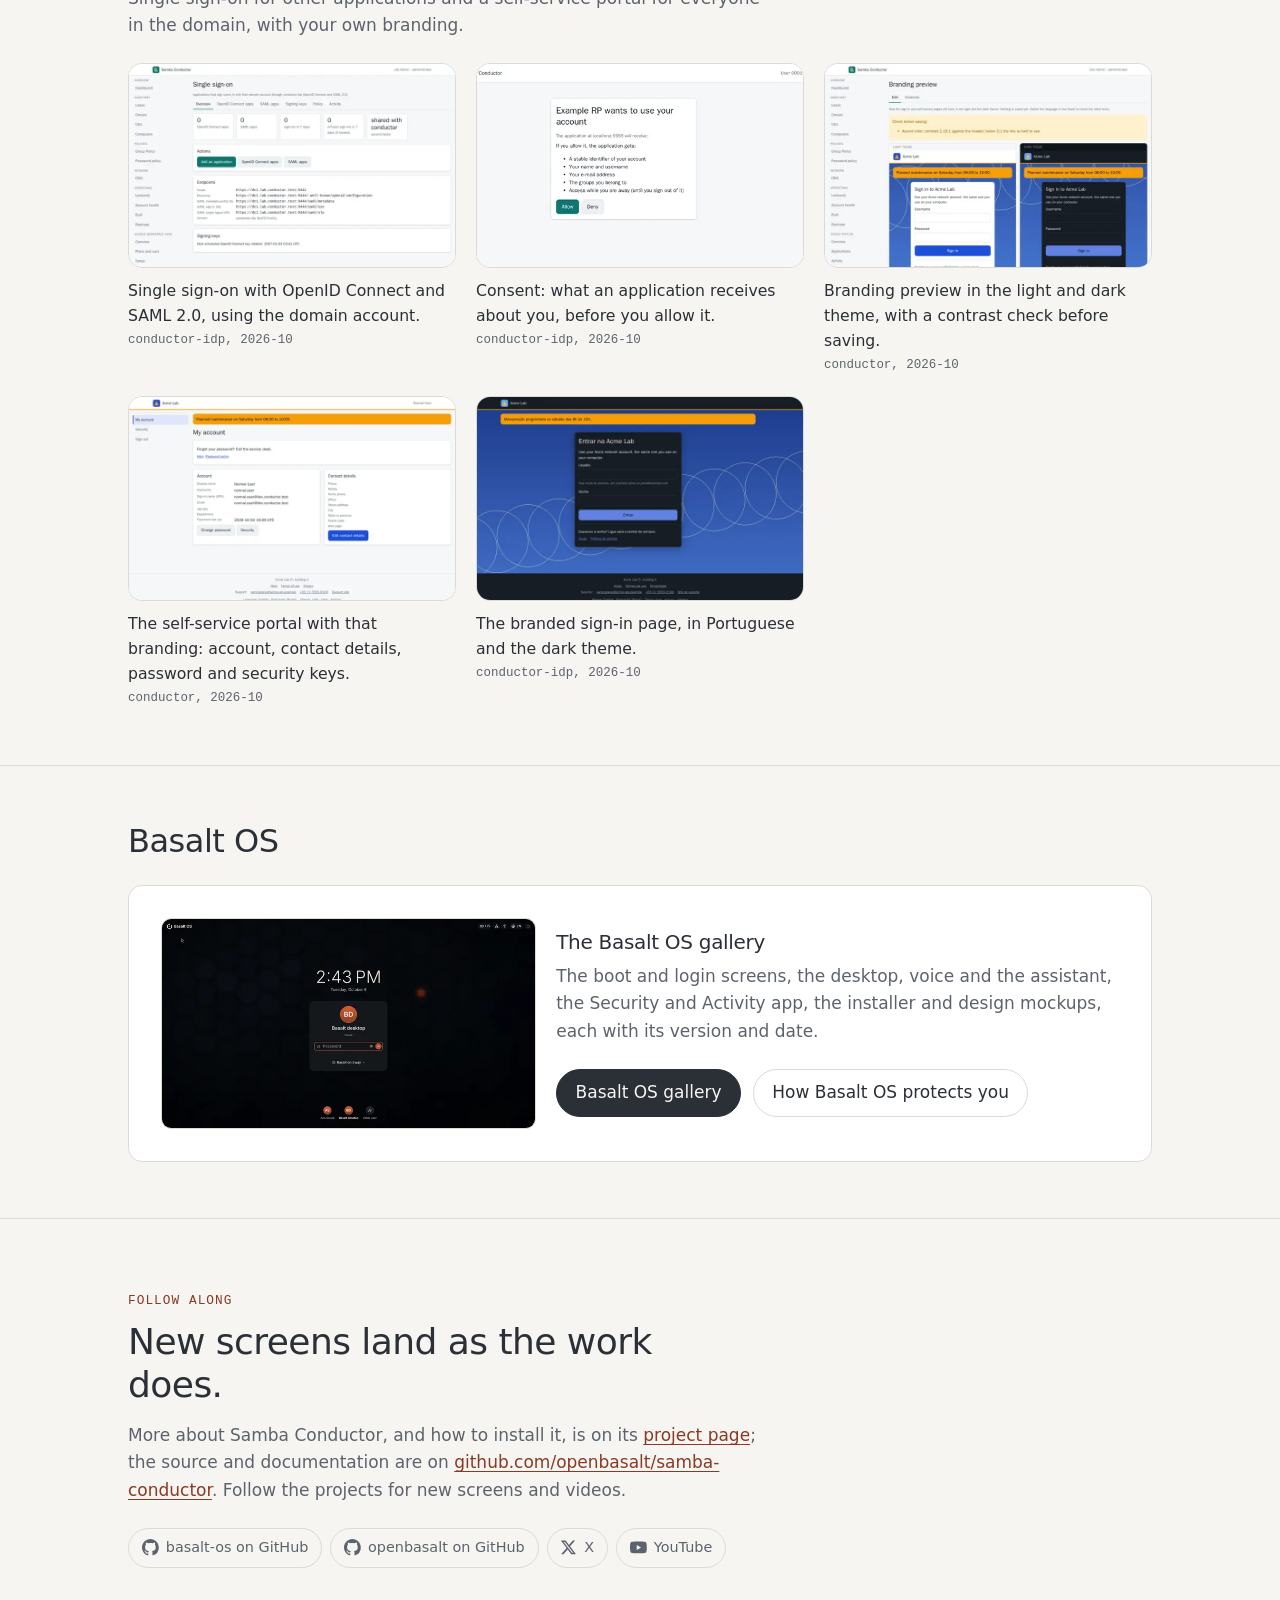
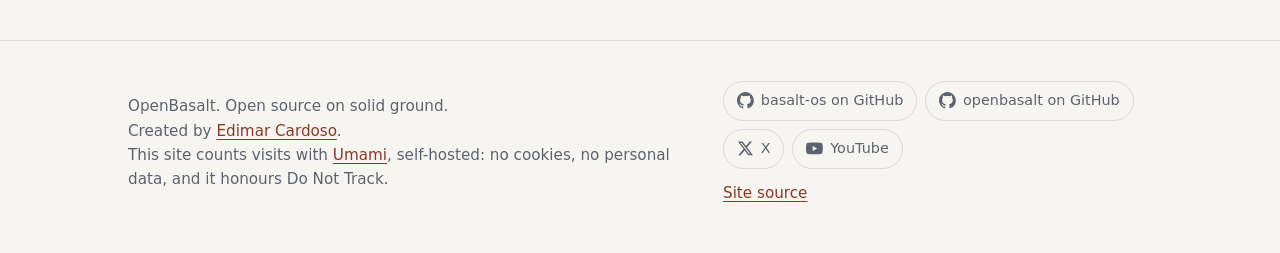
==== commit 86b67288: "Credit the creator in the footer and Organization JSON-LD The project now names its creator wherever" ====
--- a/gallery/index.html
+++ b/gallery/index.html
@@ -355,6 +355,7 @@
       <div class="wrap">
         <div>
           <p>OpenBasalt. Open source on solid ground.</p>
+          <p>Created by <a href="https://edimar-cardoso.me/en" rel="me noopener">Edimar Cardoso</a>.</p>
           <p>This site counts visits with <a href="https://umami.is">Umami</a>, self-hosted: no cookies, no personal data, and it honours Do Not Track.</p>
         </div>
         <div class="footer-side">
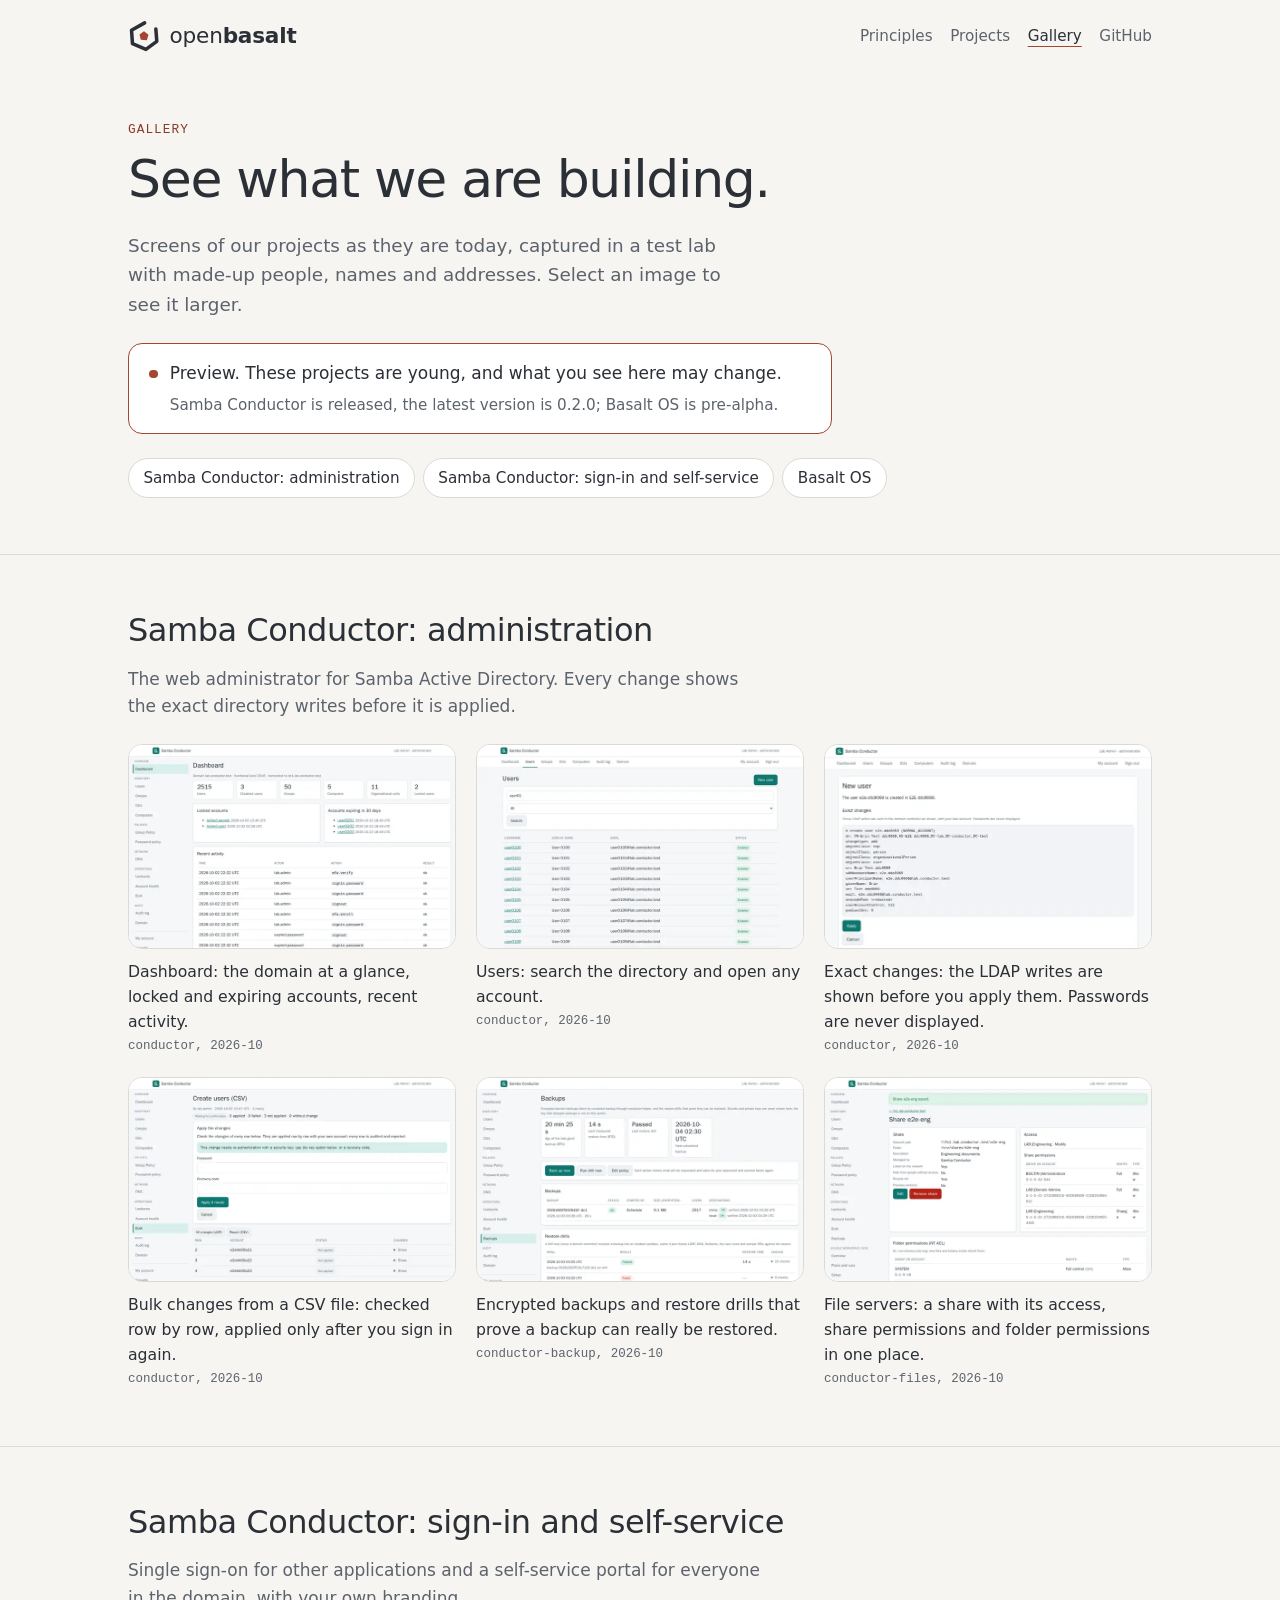
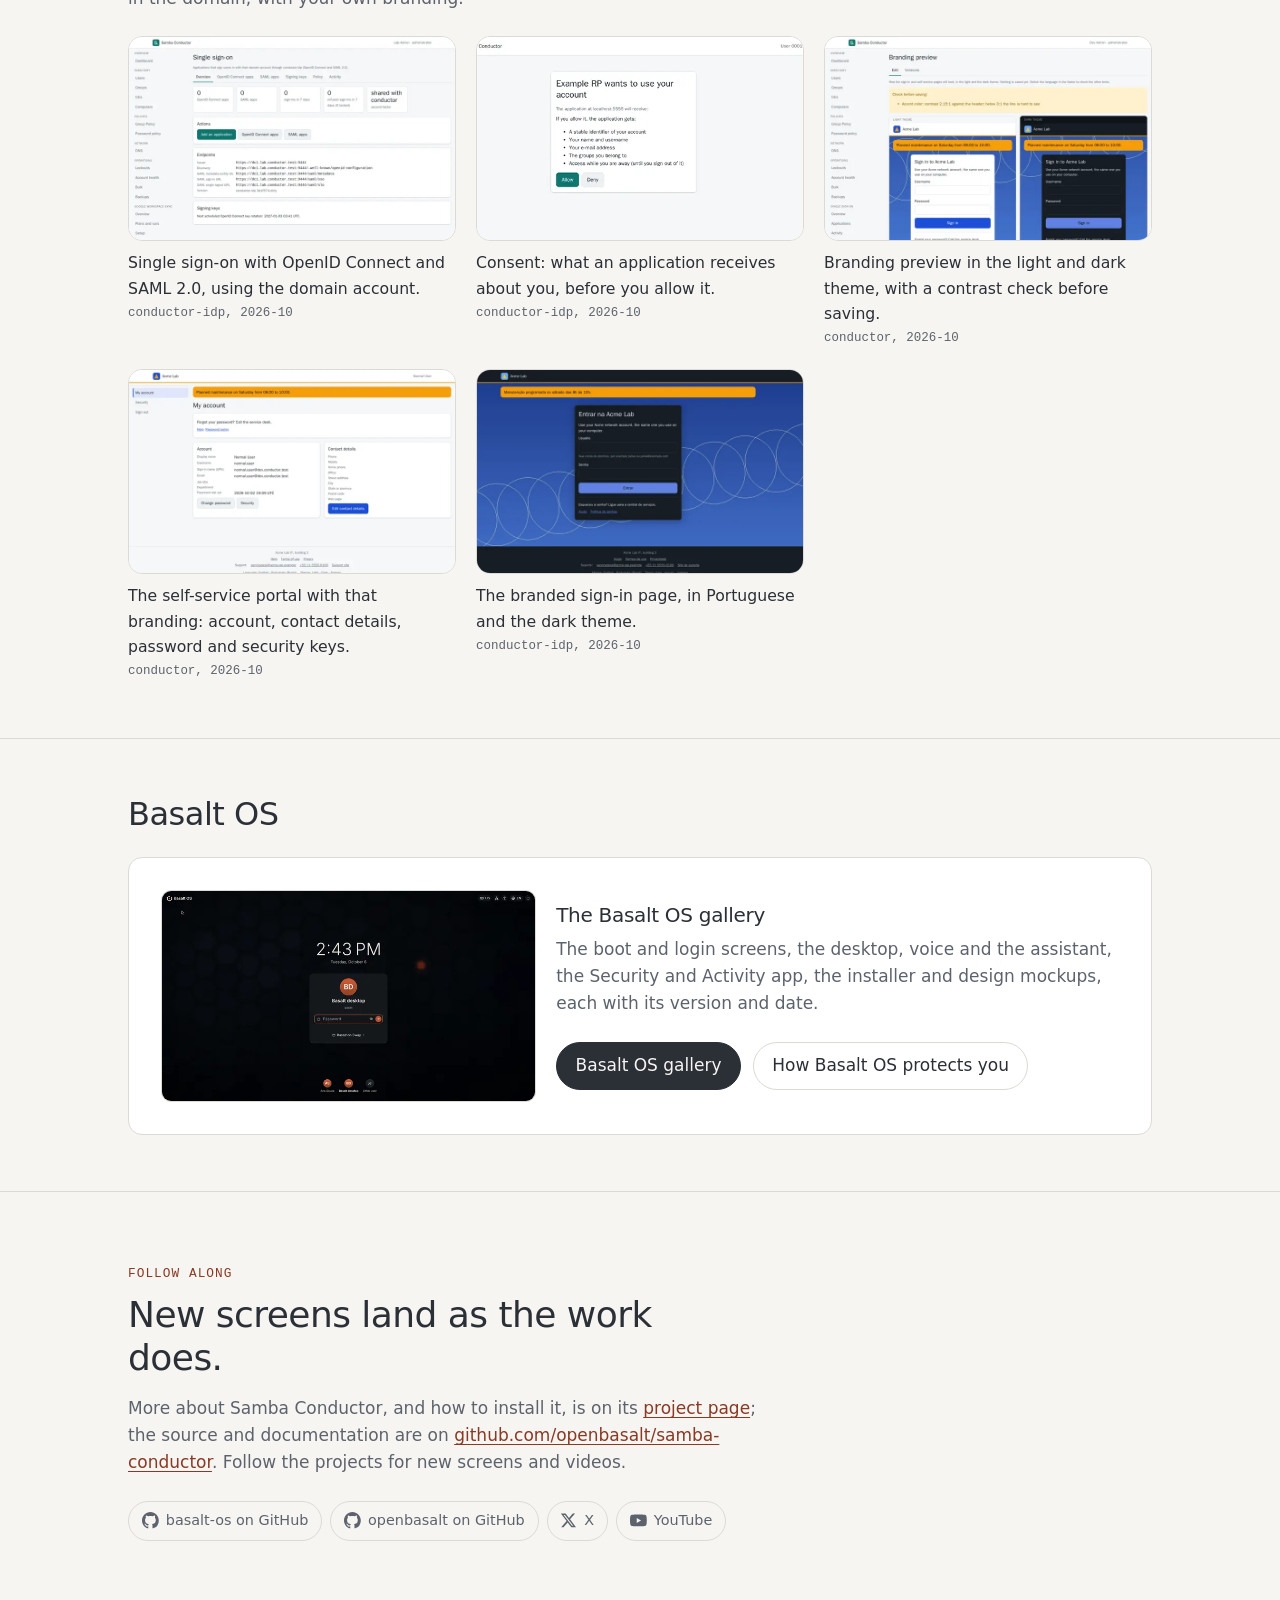
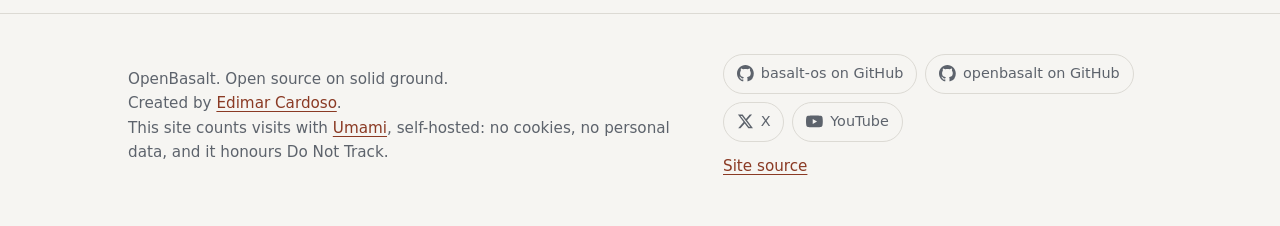
==== commit 48b92760: "Samba Conductor 0.2.0: released status, install pointers, containers The project page still said pre" ====
--- a/gallery/index.html
+++ b/gallery/index.html
@@ -6,7 +6,7 @@
     <title>Gallery: Samba Conductor and Basalt OS, OpenBasalt</title>
     <meta
       name="description"
-      content="Screenshots of Samba Conductor, the web administrator and self-service portal for Samba Active Directory, and a pointer to the Basalt OS gallery. Pre-release preview; it may change."
+      content="Screenshots of Samba Conductor, the web administrator and self-service portal for Samba Active Directory, and a pointer to the Basalt OS gallery. Samba Conductor is released, Basalt OS is pre-alpha; screens may change."
     />
     <link rel="canonical" href="https://openbasalt.org/gallery/" />
     <meta name="theme-color" content="#f6f5f2" media="(prefers-color-scheme: light)" />
@@ -22,7 +22,7 @@
     <meta property="og:title" content="OpenBasalt gallery: Samba Conductor and Basalt OS" />
     <meta
       property="og:description"
-      content="Screenshots of Samba Conductor from our test lab, and a pointer to the Basalt OS gallery. Pre-release preview."
+      content="Screenshots of Samba Conductor from our test lab, and a pointer to the Basalt OS gallery. Screens may change as the projects evolve."
     />
     <meta property="og:url" content="https://openbasalt.org/gallery/" />
     <meta property="og:image" content="https://openbasalt.org/assets/og/gallery.jpg" />
@@ -33,7 +33,7 @@
     <meta name="twitter:card" content="summary_large_image" />
     <meta name="twitter:site" content="@openbasalt" />
     <meta name="twitter:title" content="OpenBasalt gallery: Samba Conductor and Basalt OS" />
-    <meta name="twitter:description" content="Screenshots of Samba Conductor from our test lab, and a pointer to the Basalt OS gallery. Pre-release preview." />
+    <meta name="twitter:description" content="Screenshots of Samba Conductor from our test lab, and a pointer to the Basalt OS gallery. Screens may change as the projects evolve." />
     <meta name="twitter:image" content="https://openbasalt.org/assets/og/gallery.jpg" />
     <meta name="twitter:image:alt" content="OpenBasalt gallery: Samba Conductor single sign-on and branding screens from the test lab, marked preview." />
 
@@ -85,8 +85,8 @@
         <div class="preview-banner" role="note">
           <span class="status-dot" aria-hidden="true"></span>
           <div>
-            <p>Preview. These projects are young and none has a stable release yet. What you see here may change.</p>
-            <p>Samba Conductor is a pre-release; Basalt OS is pre-alpha and not installable yet.</p>
+            <p>Preview. These projects are young, and what you see here may change.</p>
+            <p>Samba Conductor is released, the latest version is 0.2.0; Basalt OS is pre-alpha.</p>
           </div>
         </div>
         <ul class="jump" aria-label="Sections">
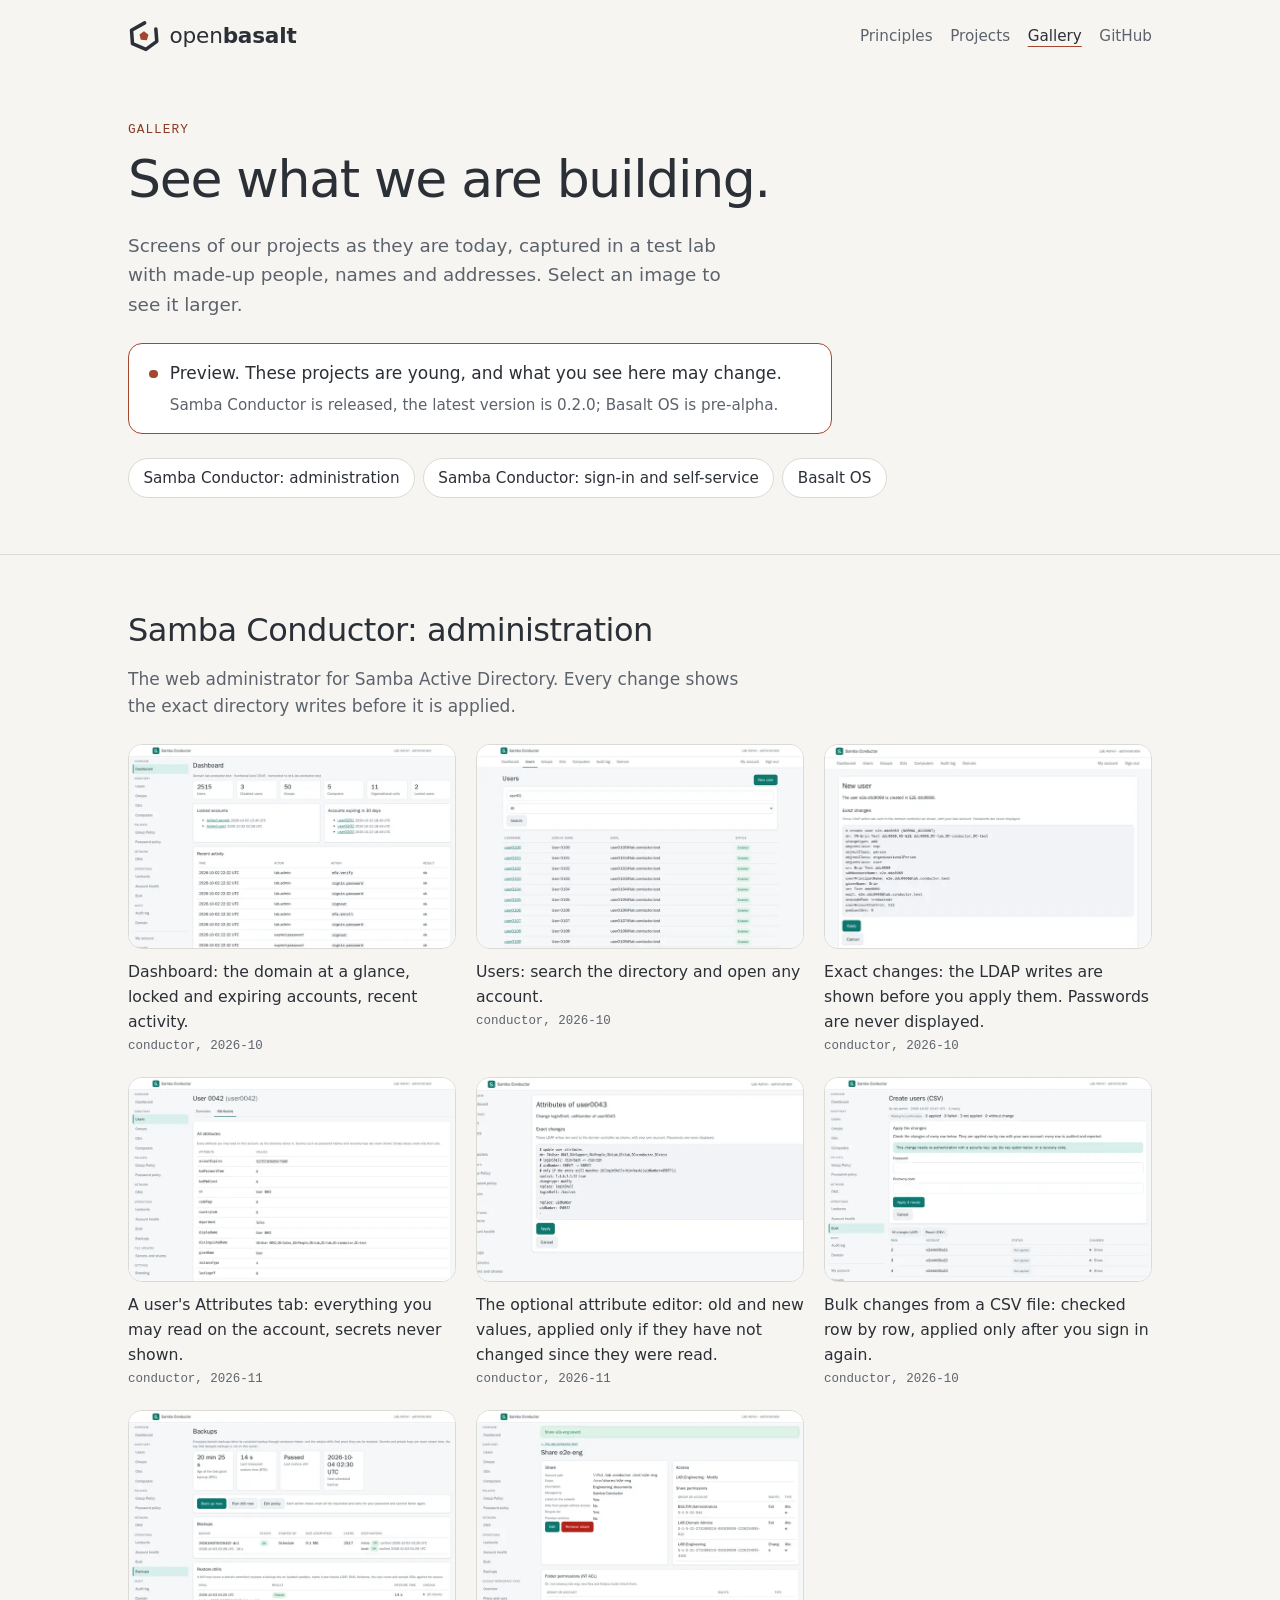
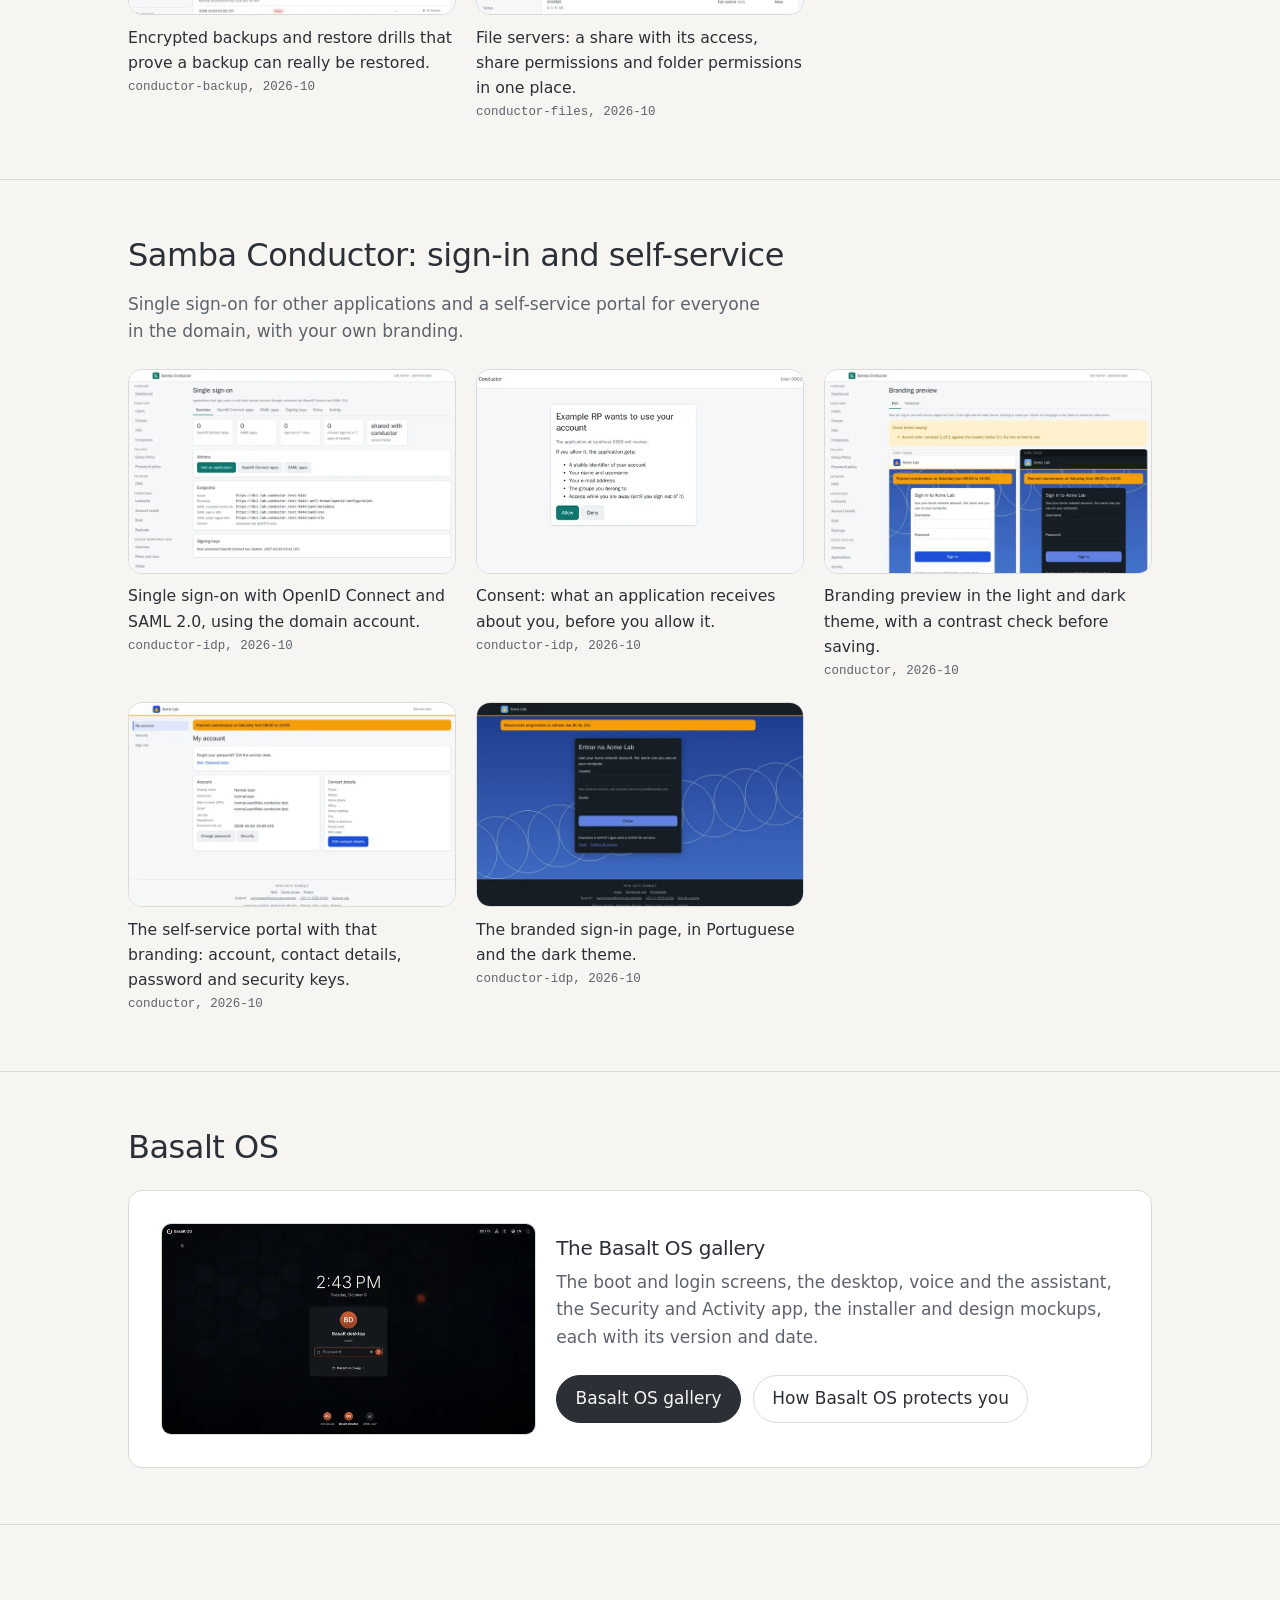
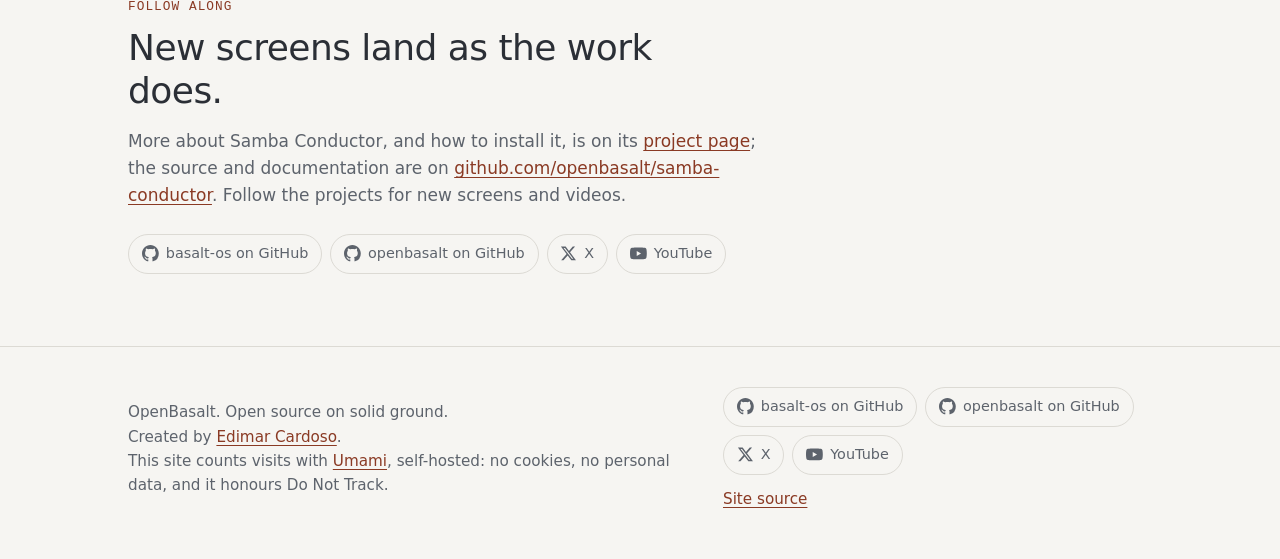
==== commit 1cd75f31: "Samba Conductor: OU filter, reverse DNS, protected DNS names, user attributes The project page descr" ====
--- a/gallery/index.html
+++ b/gallery/index.html
@@ -156,6 +156,34 @@
                 <figcaption>
                   <span class="shot-caption">Exact changes: the LDAP writes are shown before you apply them. Passwords are never displayed.</span>
                   <span class="shot-meta">conductor, 2026-10</span>
+                </figcaption>
+              </figure>
+            </li>
+            <li class="shot">
+              <figure>
+                <a class="shot-link" href="../assets/gallery/sc-user-attributes-1600.webp" data-full="../assets/gallery/sc-user-attributes-1600.webp" data-width="1366" data-height="1024">
+                  <picture>
+                    <source srcset="../assets/gallery/sc-user-attributes-720.webp" type="image/webp" />
+                    <img src="../assets/gallery/sc-user-attributes-720.jpg" width="720" height="540" loading="lazy" decoding="async" alt="A test user's Attributes tab: a table of attribute names and values, from accountExpires to memberOf, with a note that secrets are never shown." />
+                  </picture>
+                </a>
+                <figcaption>
+                  <span class="shot-caption">A user's Attributes tab: everything you may read on the account, secrets never shown.</span>
+                  <span class="shot-meta">conductor, 2026-11</span>
+                </figcaption>
+              </figure>
+            </li>
+            <li class="shot">
+              <figure>
+                <a class="shot-link" href="../assets/gallery/sc-attributes-preview-1600.webp" data-full="../assets/gallery/sc-attributes-preview-1600.webp" data-width="1366" data-height="780">
+                  <picture>
+                    <source srcset="../assets/gallery/sc-attributes-preview-720.webp" type="image/webp" />
+                    <img src="../assets/gallery/sc-attributes-preview-720.jpg" width="720" height="411" loading="lazy" decoding="async" alt="Preview of an attribute change on a test user: loginShell and uidNumber with their old and new values, the LDAP writes, and Apply and Cancel buttons." />
+                  </picture>
+                </a>
+                <figcaption>
+                  <span class="shot-caption">The optional attribute editor: old and new values, applied only if they have not changed since they were read.</span>
+                  <span class="shot-meta">conductor, 2026-11</span>
                 </figcaption>
               </figure>
             </li>
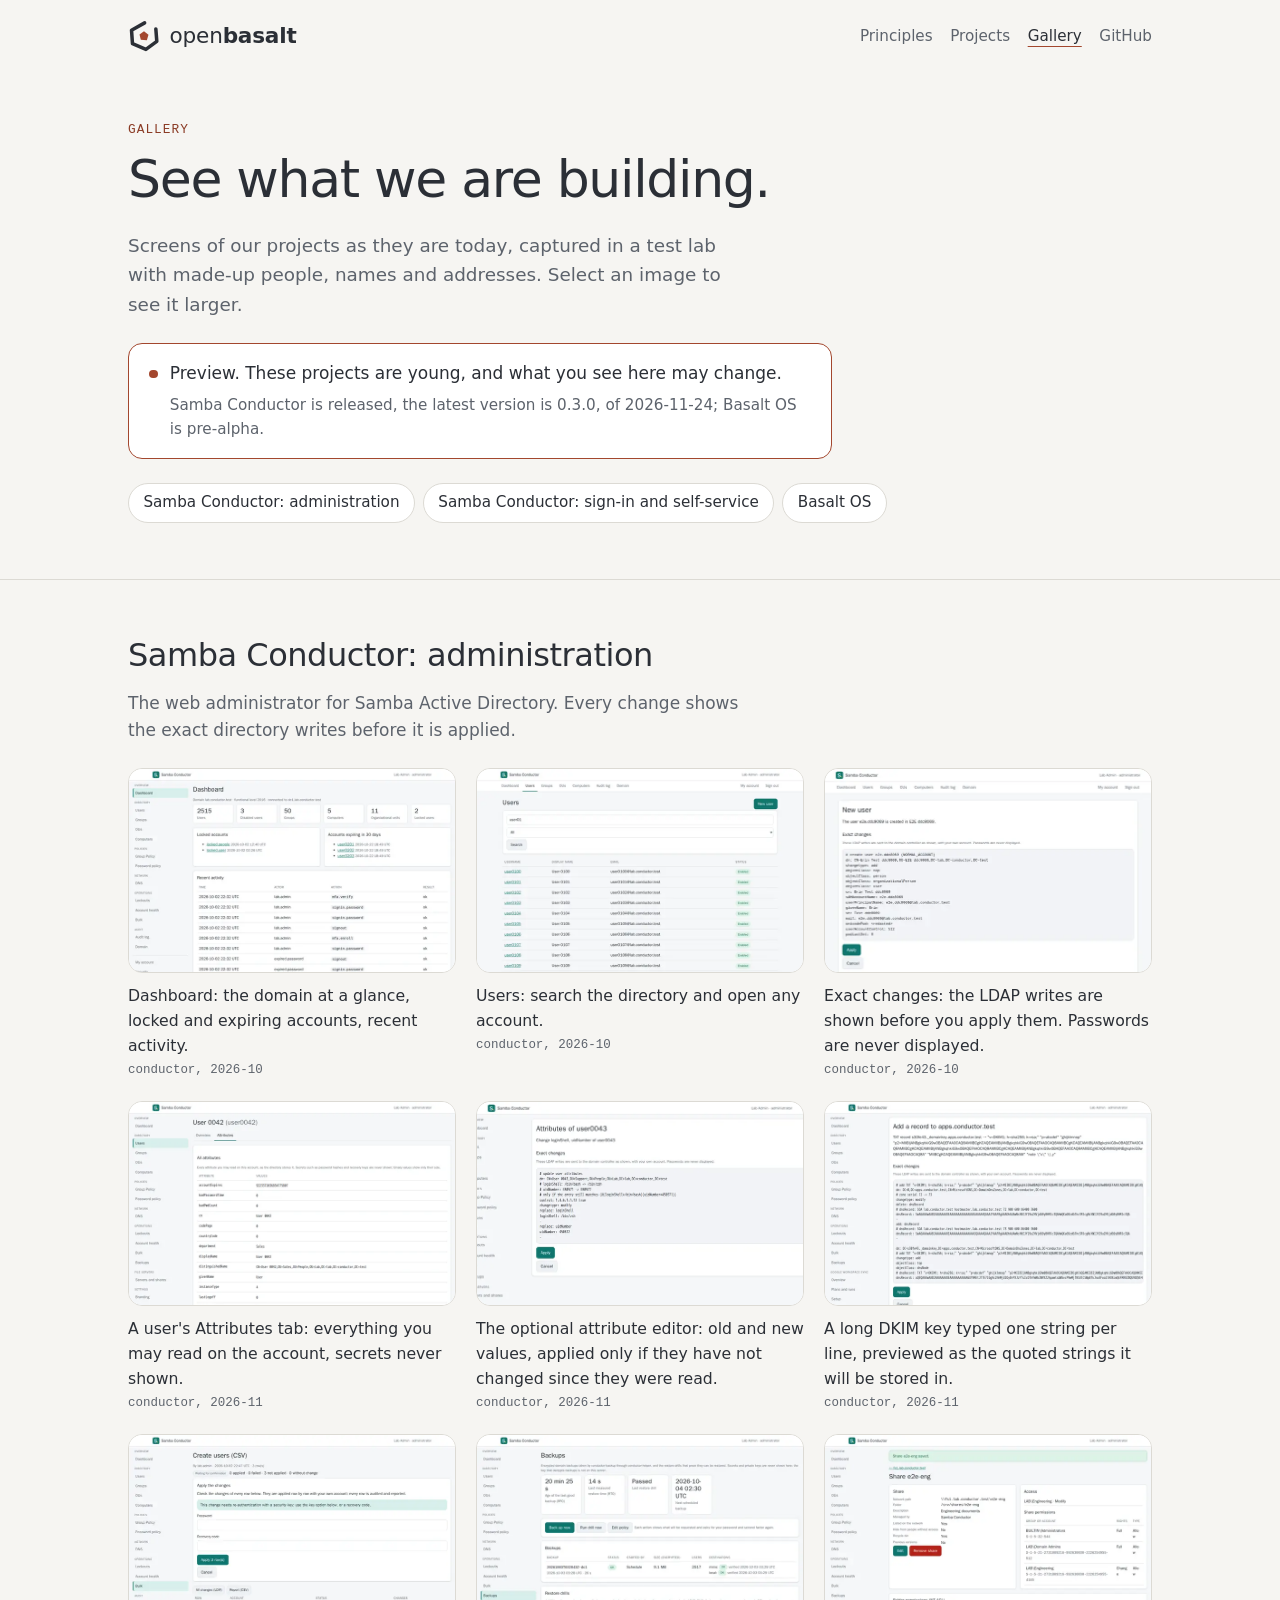
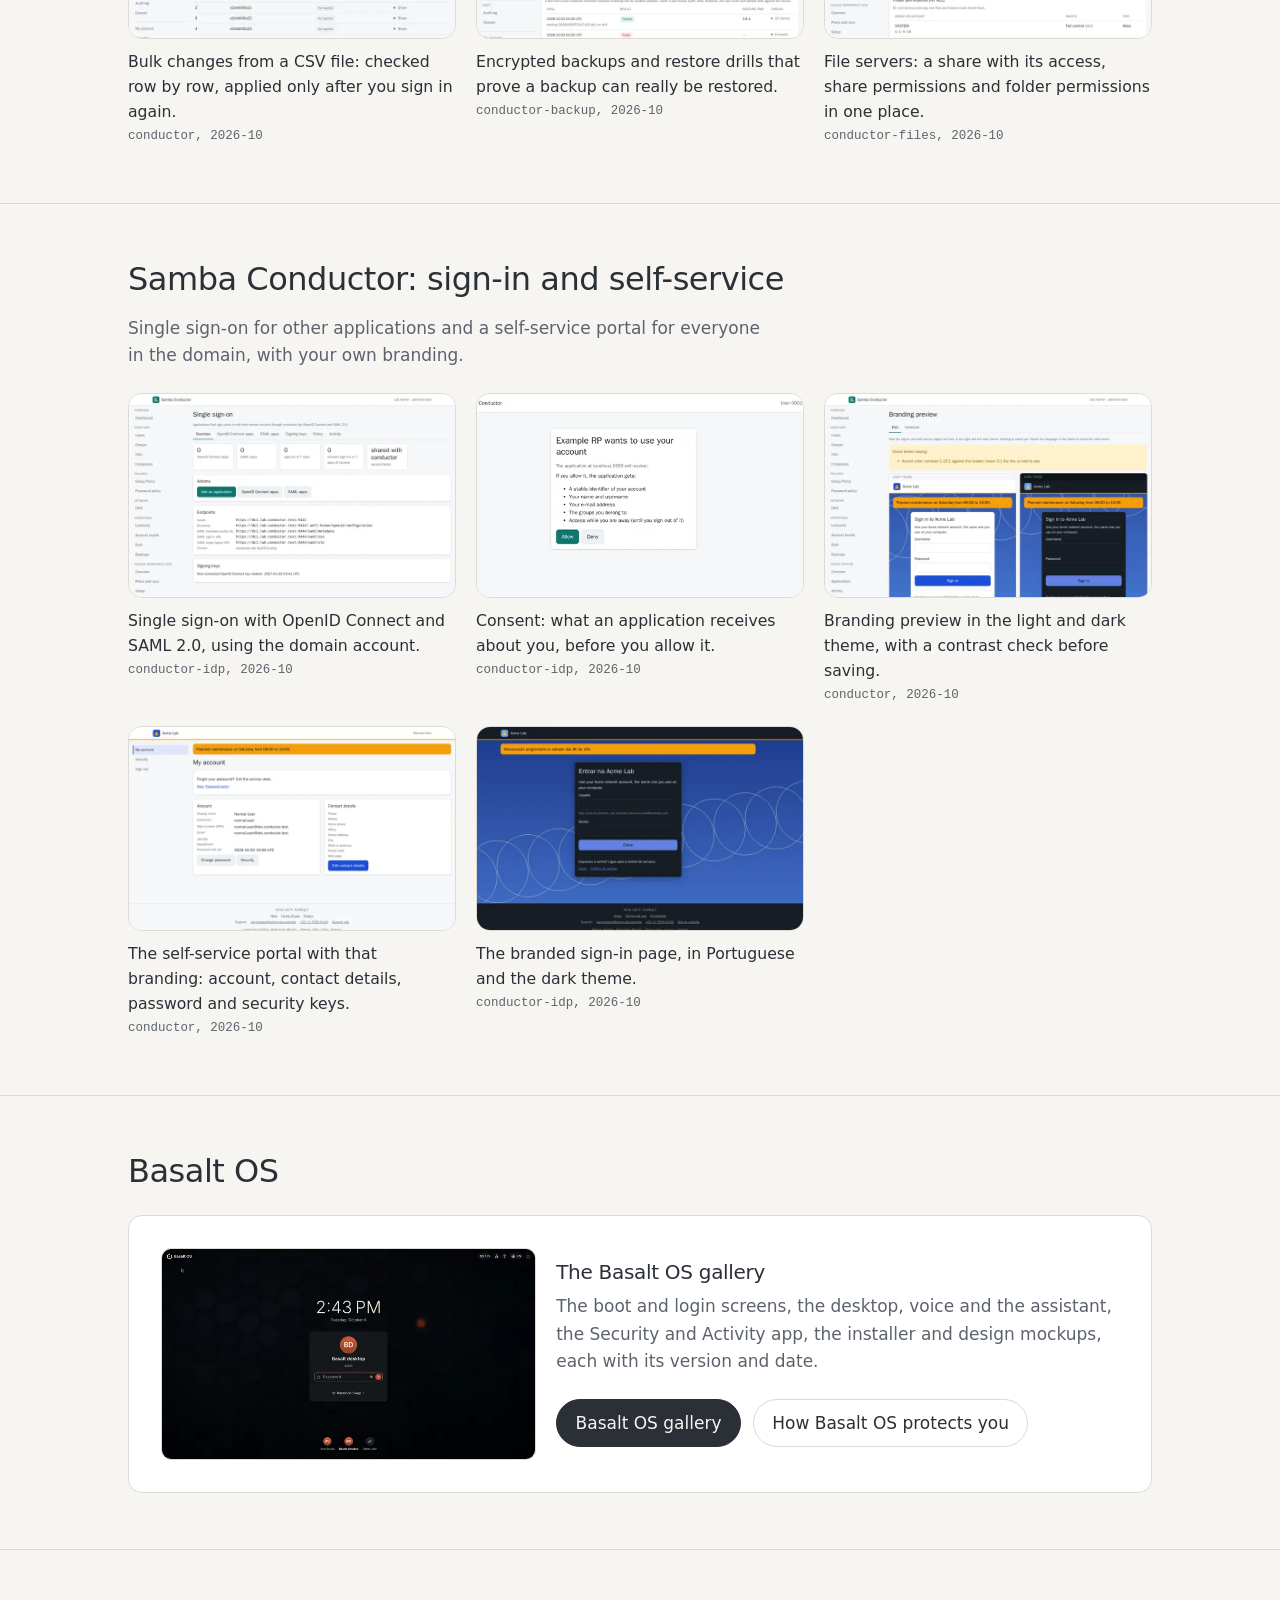
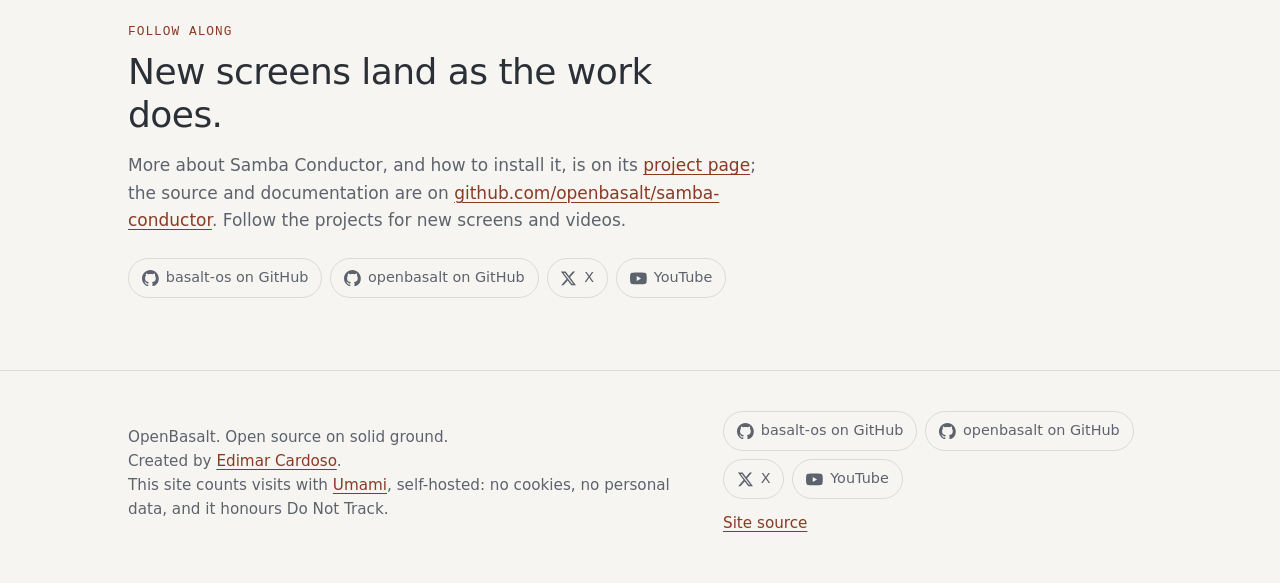
==== commit ada64faf: "Samba Conductor 0.3.0 released; multi-line TXT records The features this branch describes shipped on" ====
--- a/gallery/index.html
+++ b/gallery/index.html
@@ -86,7 +86,7 @@
           <span class="status-dot" aria-hidden="true"></span>
           <div>
             <p>Preview. These projects are young, and what you see here may change.</p>
-            <p>Samba Conductor is released, the latest version is 0.2.0; Basalt OS is pre-alpha.</p>
+            <p>Samba Conductor is released, the latest version is 0.3.0, of 2026-11-24; Basalt OS is pre-alpha.</p>
           </div>
         </div>
         <ul class="jump" aria-label="Sections">
@@ -183,6 +183,20 @@
                 </a>
                 <figcaption>
                   <span class="shot-caption">The optional attribute editor: old and new values, applied only if they have not changed since they were read.</span>
+                  <span class="shot-meta">conductor, 2026-11</span>
+                </figcaption>
+              </figure>
+            </li>
+            <li class="shot">
+              <figure>
+                <a class="shot-link" href="../assets/gallery/sc-dns-txt-1600.webp" data-full="../assets/gallery/sc-dns-txt-1600.webp" data-width="1366" data-height="1024">
+                  <picture>
+                    <source srcset="../assets/gallery/sc-dns-txt-720.webp" type="image/webp" />
+                    <img src="../assets/gallery/sc-dns-txt-720.jpg" width="720" height="540" loading="lazy" decoding="async" alt="Preview of a new DKIM TXT record in a test zone: the record in its quoted form, a long key split into 255-byte strings, and the LDAP writes with Apply and Cancel buttons." />
+                  </picture>
+                </a>
+                <figcaption>
+                  <span class="shot-caption">A long DKIM key typed one string per line, previewed as the quoted strings it will be stored in.</span>
                   <span class="shot-meta">conductor, 2026-11</span>
                 </figcaption>
               </figure>
